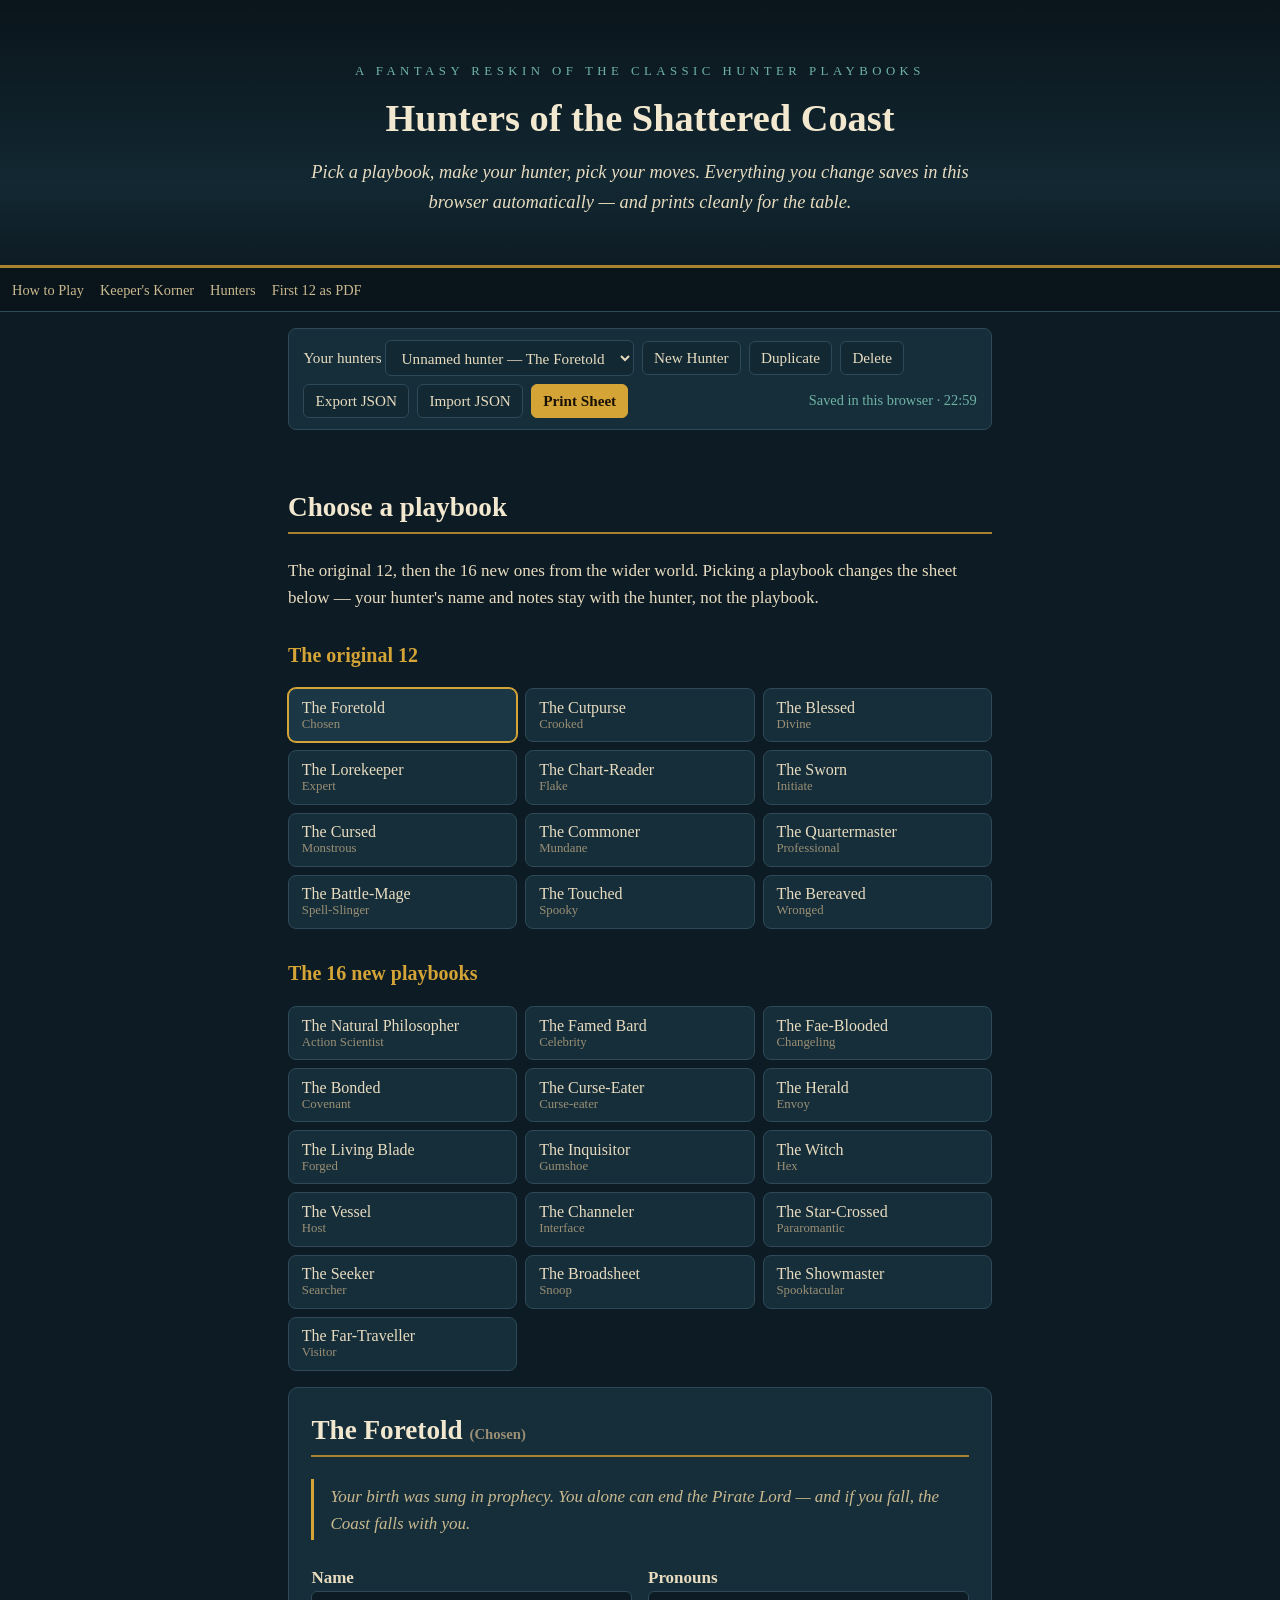
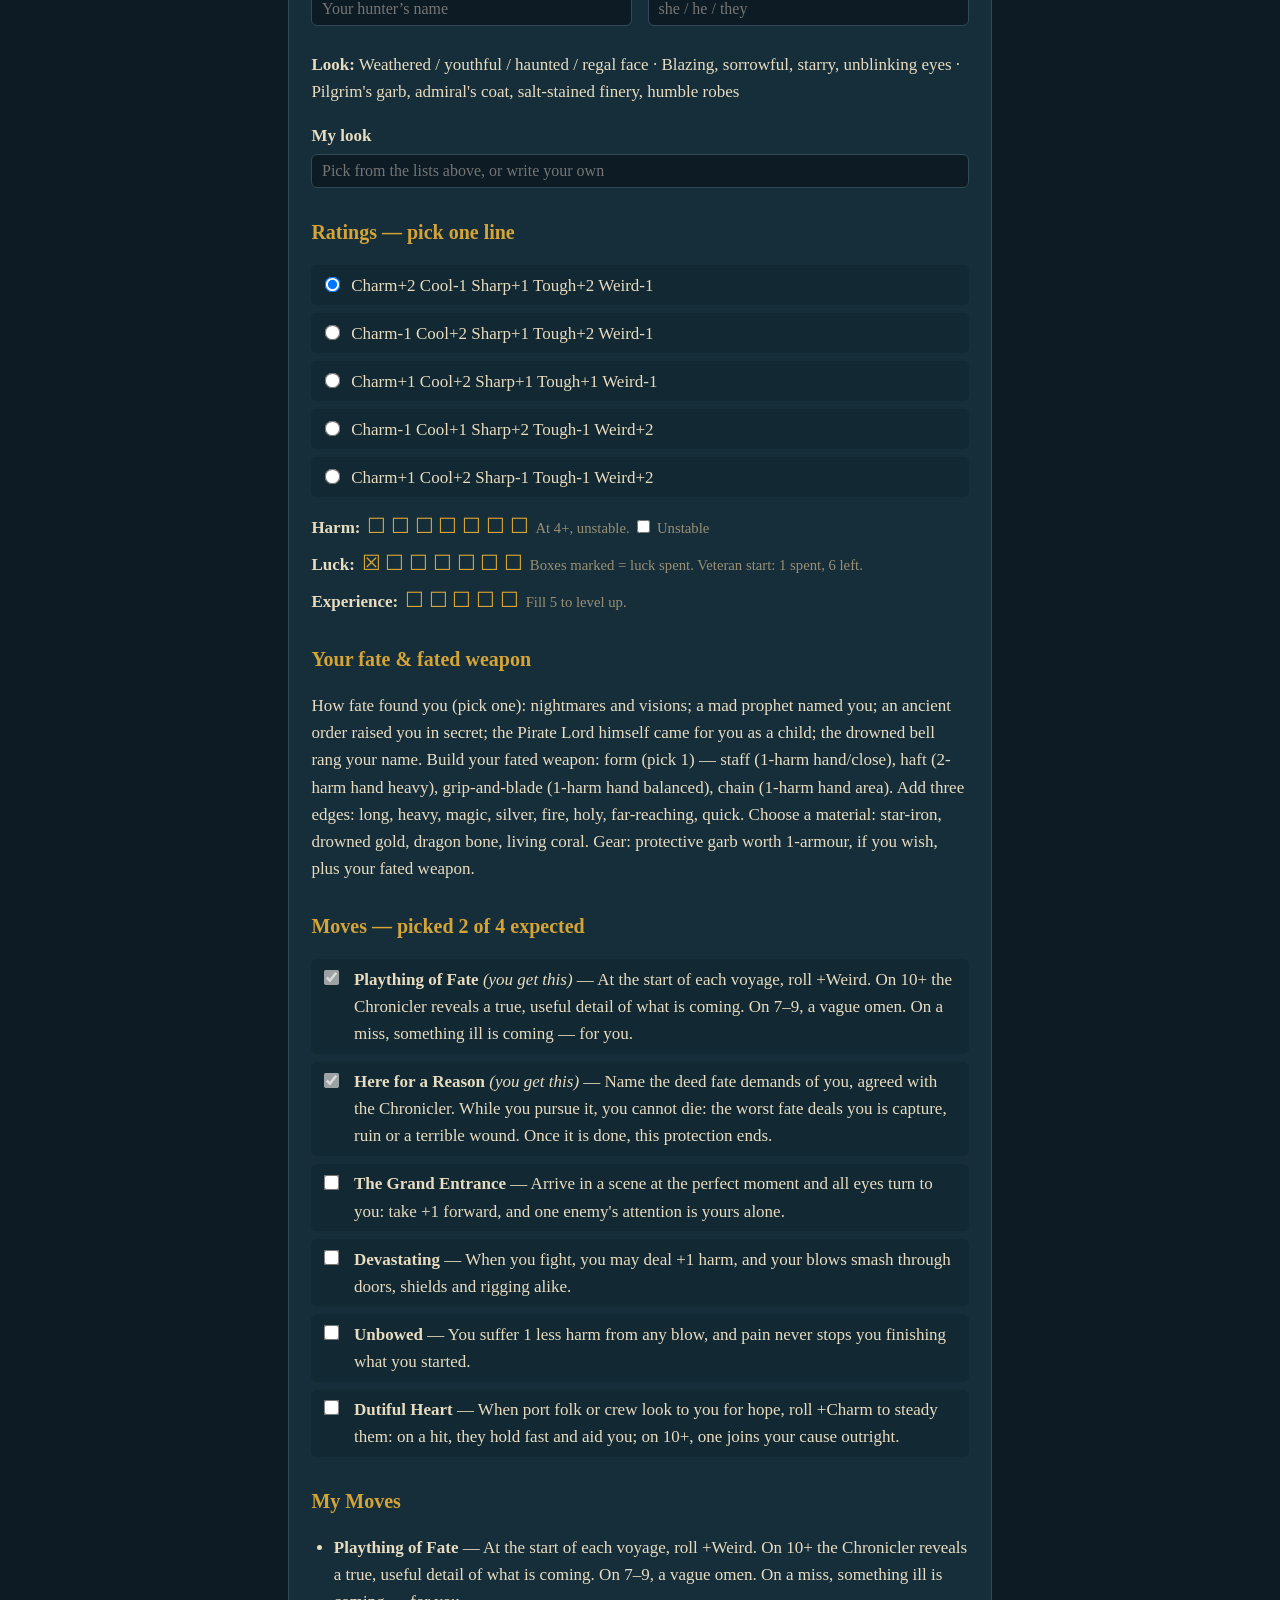
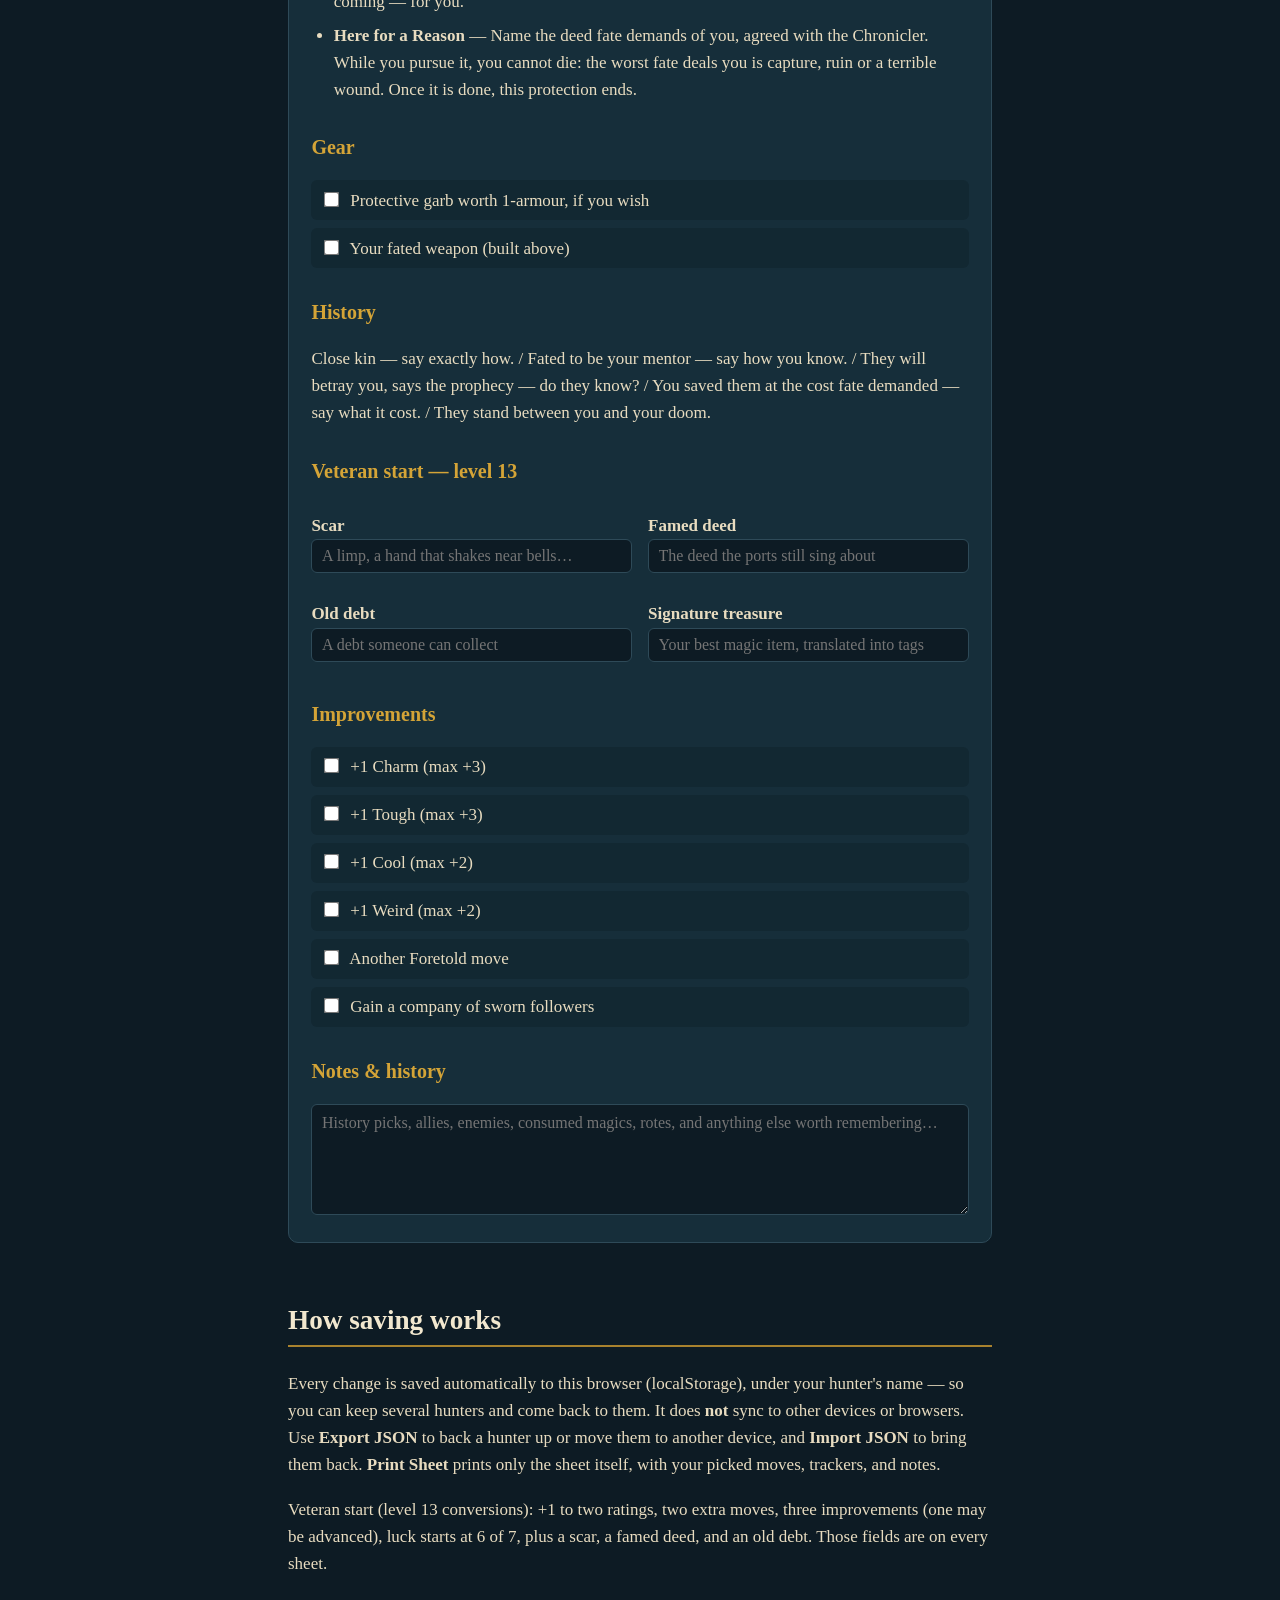
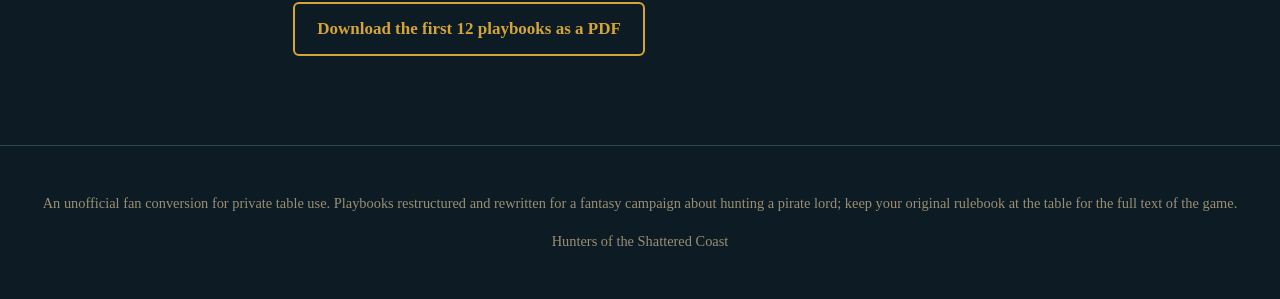
==== hunters.html @ 6bd0cd1d "Split site into How to Play, Keeper's Korner and interactive Hunters sheets; add 16 new playbooks (2" ====
<!DOCTYPE html>
<html lang="en">
<head>
<meta charset="utf-8">
<meta name="viewport" content="width=device-width, initial-scale=1">
<title>Hunters — Hunters of the Shattered Coast</title>
<meta name="description" content="Usable, saveable, printable character sheets for all 28 Hunters of the Shattered Coast playbooks.">
<link rel="stylesheet" href="style.css">
</head>
<body>
<header class="hero no-print">
<p class="kicker">A Fantasy Reskin of the Classic Hunter Playbooks</p>
<h1>Hunters of the Shattered Coast</h1>
<p class="premise">Pick a playbook, make your hunter, pick your moves. Everything you change saves in this browser automatically — and prints cleanly for the table.</p>
</header>
<nav class="sticky no-print" aria-label="Site navigation">
<a href="index.html">How to Play</a><a href="keepers.html">Keeper's Korner</a><a href="hunters.html">Hunters</a><a href="playbooks.pdf">First 12 as PDF</a>
</nav>
<main>
<div class="toolbar no-print" id="toolbar">
  <label>Your hunters
    <select id="hunterSelect" aria-label="Your hunters"></select>
  </label>
  <button type="button" id="btnNew">New Hunter</button>
  <button type="button" id="btnDup">Duplicate</button>
  <button type="button" id="btnDel">Delete</button>
  <button type="button" id="btnExport">Export JSON</button>
  <button type="button" id="btnImport">Import JSON</button>
  <input type="file" id="importFile" accept=".json,application/json" hidden>
  <button type="button" id="btnPrint" class="primary">Print Sheet</button>
  <span id="saveStatus" role="status">Not saved yet</span>
</div>

<section id="picker" class="no-print" aria-label="Choose a playbook">
  <h2>Choose a playbook</h2>
  <p>The original 12, then the 16 new ones from the wider world. Picking a playbook changes the sheet below — your hunter's name and notes stay with the hunter, not the playbook.</p>
  <div id="pickerGroups"></div>
</section>

<section id="sheet" aria-label="Character sheet" aria-live="polite"></section>

<section class="no-print">
  <h2>How saving works</h2>
  <p>Every change is saved automatically to this browser (localStorage), under your hunter's name — so you can keep several hunters and come back to them. It does <strong>not</strong> sync to other devices or browsers. Use <strong>Export JSON</strong> to back a hunter up or move them to another device, and <strong>Import JSON</strong> to bring them back. <strong>Print Sheet</strong> prints only the sheet itself, with your picked moves, trackers, and notes.</p>
  <p>Veteran start (level 13 conversions): +1 to two ratings, two extra moves, three improvements (one may be advanced), luck starts at 6 of 7, plus a scar, a famed deed, and an old debt. Those fields are on every sheet.</p>
  <p><a class="btn ghost" href="playbooks.pdf">Download the first 12 playbooks as a PDF</a></p>
</section>
</main>
<footer class="no-print">
<p>An unofficial fan conversion for private table use. Playbooks restructured and rewritten for a fantasy campaign about hunting a pirate lord; keep your original rulebook at the table for the full text of the game.</p>
<p>Hunters of the Shattered Coast</p>
</footer>
<script src="data.js"></script>
<script src="app.js"></script>
</body>
</html>
---- style.css ----
:root{
  --ink:#e8dcc0; --ink-dim:#c9b98f; --muted:#9a8f74;
  --bg:#0d1b24; --bg2:#122832; --panel:#162e3a; --panel2:#1b3644;
  --gold:#d4a437; --gold-dim:#a8822e; --red:#c65b4a; --teal:#6fb3a6;
  --line:#2e4a58; --paper:#f2e8cf;
}
*{box-sizing:border-box}
html{scroll-behavior:smooth}
body{margin:0;background:var(--bg);color:var(--ink);font-family:Georgia,'Times New Roman',serif;font-size:17px;line-height:1.6}
a{color:var(--gold)}
a:hover{color:#f0c65c}
h1,h2,h3{font-family:Georgia,serif;line-height:1.25;color:var(--paper)}
h1{font-size:2.4rem;margin:.2em 0}
h2{font-size:1.7rem;border-bottom:2px solid var(--gold-dim);padding-bottom:.3em;margin-top:2.2em}
h3{font-size:1.25rem;color:var(--gold);margin-top:1.6em}
header.hero{background:linear-gradient(180deg,#0a141b,#122832 70%,#0d1b24);text-align:center;padding:3rem 1rem 2rem;border-bottom:3px solid var(--gold-dim)}
.hero .kicker{letter-spacing:.35em;text-transform:uppercase;font-size:.8rem;color:var(--teal)}
.hero p.premise{max-width:42rem;margin:1rem auto;font-style:italic;font-size:1.15rem;color:var(--ink)}
.btn{display:inline-block;background:var(--gold);color:#1a1206;font-weight:bold;text-decoration:none;padding:.7rem 1.4rem;border-radius:6px;margin:.5rem .3rem}
.btn.ghost{background:transparent;color:var(--gold);border:2px solid var(--gold)}
.btn:hover{background:#f0c65c;color:#1a1206}
main{max-width:46rem;margin:0 auto;padding:0 1rem 4rem}
nav.sticky{position:sticky;top:0;z-index:10;background:#0a141b;border-bottom:1px solid var(--line);overflow-x:auto;white-space:nowrap;padding:.5rem .75rem}
nav.sticky a{color:var(--ink-dim);text-decoration:none;font-size:.9rem;margin-right:1rem}
nav.sticky a:hover{color:var(--gold)}
nav.sticky a.playbook{color:var(--teal)}
section{scroll-margin-top:3.5rem}
.card{background:var(--panel);border:1px solid var(--line);border-radius:8px;padding:1rem 1.2rem;margin:1rem 0}
.card.gold{border-color:var(--gold-dim)}
table{width:100%;border-collapse:collapse;margin:1rem 0;font-size:.95rem}
th,td{border:1px solid var(--line);padding:.55rem .6rem;text-align:left;vertical-align:top}
th{background:var(--panel2);color:var(--paper)}
ul,ol{padding-left:1.4rem}
li{margin:.35rem 0}
blockquote{border-left:3px solid var(--gold);margin:1rem 0;padding:.2rem 1rem;font-style:italic;color:var(--ink-dim)}
.ratings{font-family:ui-monospace,Menlo,monospace;font-size:.92rem;background:#0a141b;border:1px solid var(--line);border-radius:6px;padding:.8rem 1rem}
.ratings div{margin:.25rem 0}
.tagline{font-style:italic;color:var(--ink-dim)}
.veteran{background:#2a2113;border:1px solid var(--gold-dim);border-radius:8px;padding:.9rem 1.1rem;margin:1rem 0;font-size:.95rem}
.veteran strong{color:var(--gold)}
.playbook{border-top:4px solid var(--gold-dim);padding-top:.5rem}
.playbook h2{border-bottom:none;margin-top:1.5em}
.two-col{display:grid;grid-template-columns:1fr 1fr;gap:1rem}
@media(max-width:640px){body{font-size:16px}h1{font-size:1.9rem}h2{font-size:1.4rem}.two-col{grid-template-columns:1fr}}
footer{border-top:1px solid var(--line);padding:2rem 1rem;text-align:center;color:var(--muted);font-size:.9rem}
@media print{
  body{background:#fff;color:#111;font-size:12pt}
  nav.sticky,.btn{display:none}
  header.hero{background:#fff;color:#111;border-bottom:2px solid #000}
  h1,h2,h3{color:#111}
  .card,.veteran{border:1px solid #999;background:#fff;break-inside:avoid}
  a{color:#111;text-decoration:none}
  main{max-width:none}
  section{break-inside:avoid-page}
}

/* --- Hunters: interactive sheets --- */
.toolbar{display:flex;flex-wrap:wrap;gap:.5rem;align-items:center;background:var(--panel);border:1px solid var(--line);border-radius:8px;padding:.7rem .9rem;margin:1rem 0}
.toolbar label{font-size:.95rem}
.toolbar select,.toolbar button{font-family:inherit;font-size:.95rem;padding:.45rem .7rem;border-radius:6px;border:1px solid var(--line);background:var(--bg2);color:var(--ink);cursor:pointer}
.toolbar button.primary{background:var(--gold);color:#1a1206;font-weight:bold;border-color:var(--gold)}
#saveStatus{font-size:.9rem;color:var(--teal);margin-left:auto}
.pickgrid{display:grid;grid-template-columns:repeat(auto-fill,minmax(11rem,1fr));gap:.5rem;margin:.5rem 0 1rem}
.pickbtn{font-family:inherit;text-align:left;background:var(--panel);color:var(--ink);border:1px solid var(--line);border-radius:8px;padding:.6rem .8rem;cursor:pointer;font-size:1rem}
.pickbtn span{display:block;font-size:.8rem;color:var(--muted)}
.pickbtn:hover{border-color:var(--gold)}
.pickbtn.on{border-color:var(--gold);background:var(--panel2);box-shadow:0 0 0 1px var(--gold)}
.sheet{background:var(--panel);border:1px solid var(--line);border-radius:10px;padding:1.2rem 1.4rem;margin:1rem 0}
.sheet h2{margin-top:.2em}
.sheet input[type=text]{font-family:inherit;font-size:1rem;background:var(--bg);color:var(--ink);border:1px solid var(--line);border-radius:6px;padding:.45rem .6rem;width:100%}
.sheet textarea{font-family:inherit;font-size:1rem;background:var(--bg);color:var(--ink);border:1px solid var(--line);border-radius:6px;padding:.6rem;width:100%}
.fieldrow{display:grid;grid-template-columns:1fr 1fr;gap:1rem;margin:.7rem 0}
.fieldrow label,.blocklabel{display:block;font-weight:bold;margin:.5rem 0}
.blocklabel input{margin-top:.3rem}
.checklist{list-style:none;padding-left:0}
.checklist li{margin:.5rem 0;padding:.4rem .6rem;background:var(--bg2);border-radius:6px}
.checklist input{margin-right:.5rem;transform:scale(1.2)}
.movepick{display:flex;gap:.5rem;align-items:flex-start}
.movepick input{margin-top:.35rem;flex:none}
.box{background:none;border:none;color:var(--gold);font-size:1.3rem;cursor:pointer;padding:0 .15rem;line-height:1}
.box:hover{color:#f0c65c}
.trackers p{margin:.6rem 0}
.muted{color:var(--muted);font-size:.92rem}
.mymoves li{margin:.4rem 0}
@media(max-width:640px){.fieldrow{grid-template-columns:1fr}.pickgrid{grid-template-columns:1fr 1fr}}
@media print{
  body{background:#fff;color:#111;font-size:11pt}
  .no-print,header.hero,nav.sticky,.toolbar,#picker,footer{display:none !important}
  main{max-width:none;padding:0}
  .sheet{border:1px solid #666;background:#fff;border-radius:0;padding:0;margin:0}
  h1,h2,h3{color:#111}
  .checklist li{background:#fff;border:1px solid #ccc}
  .sheet input[type=text],.sheet textarea{border:none;border-bottom:1px solid #999;background:#fff;color:#111}
  a{color:#111;text-decoration:none}
  .box{color:#111}
}
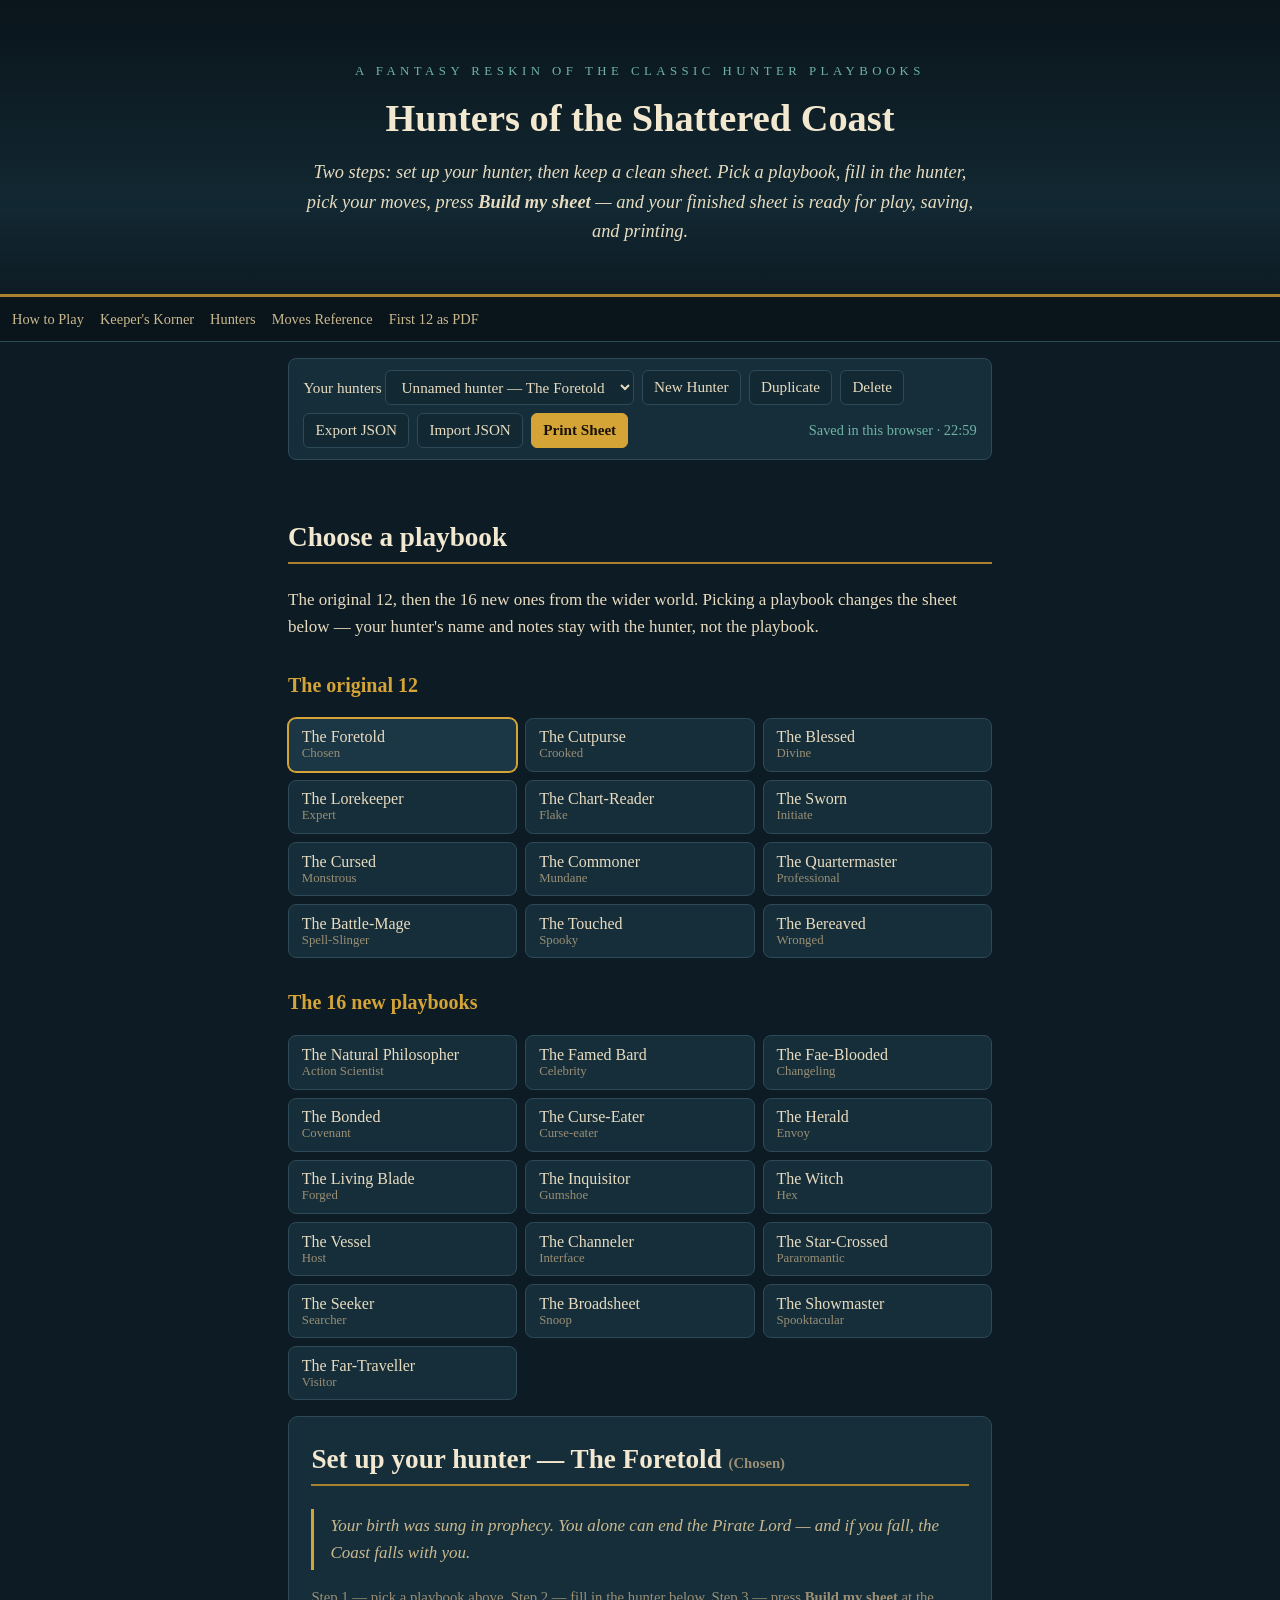
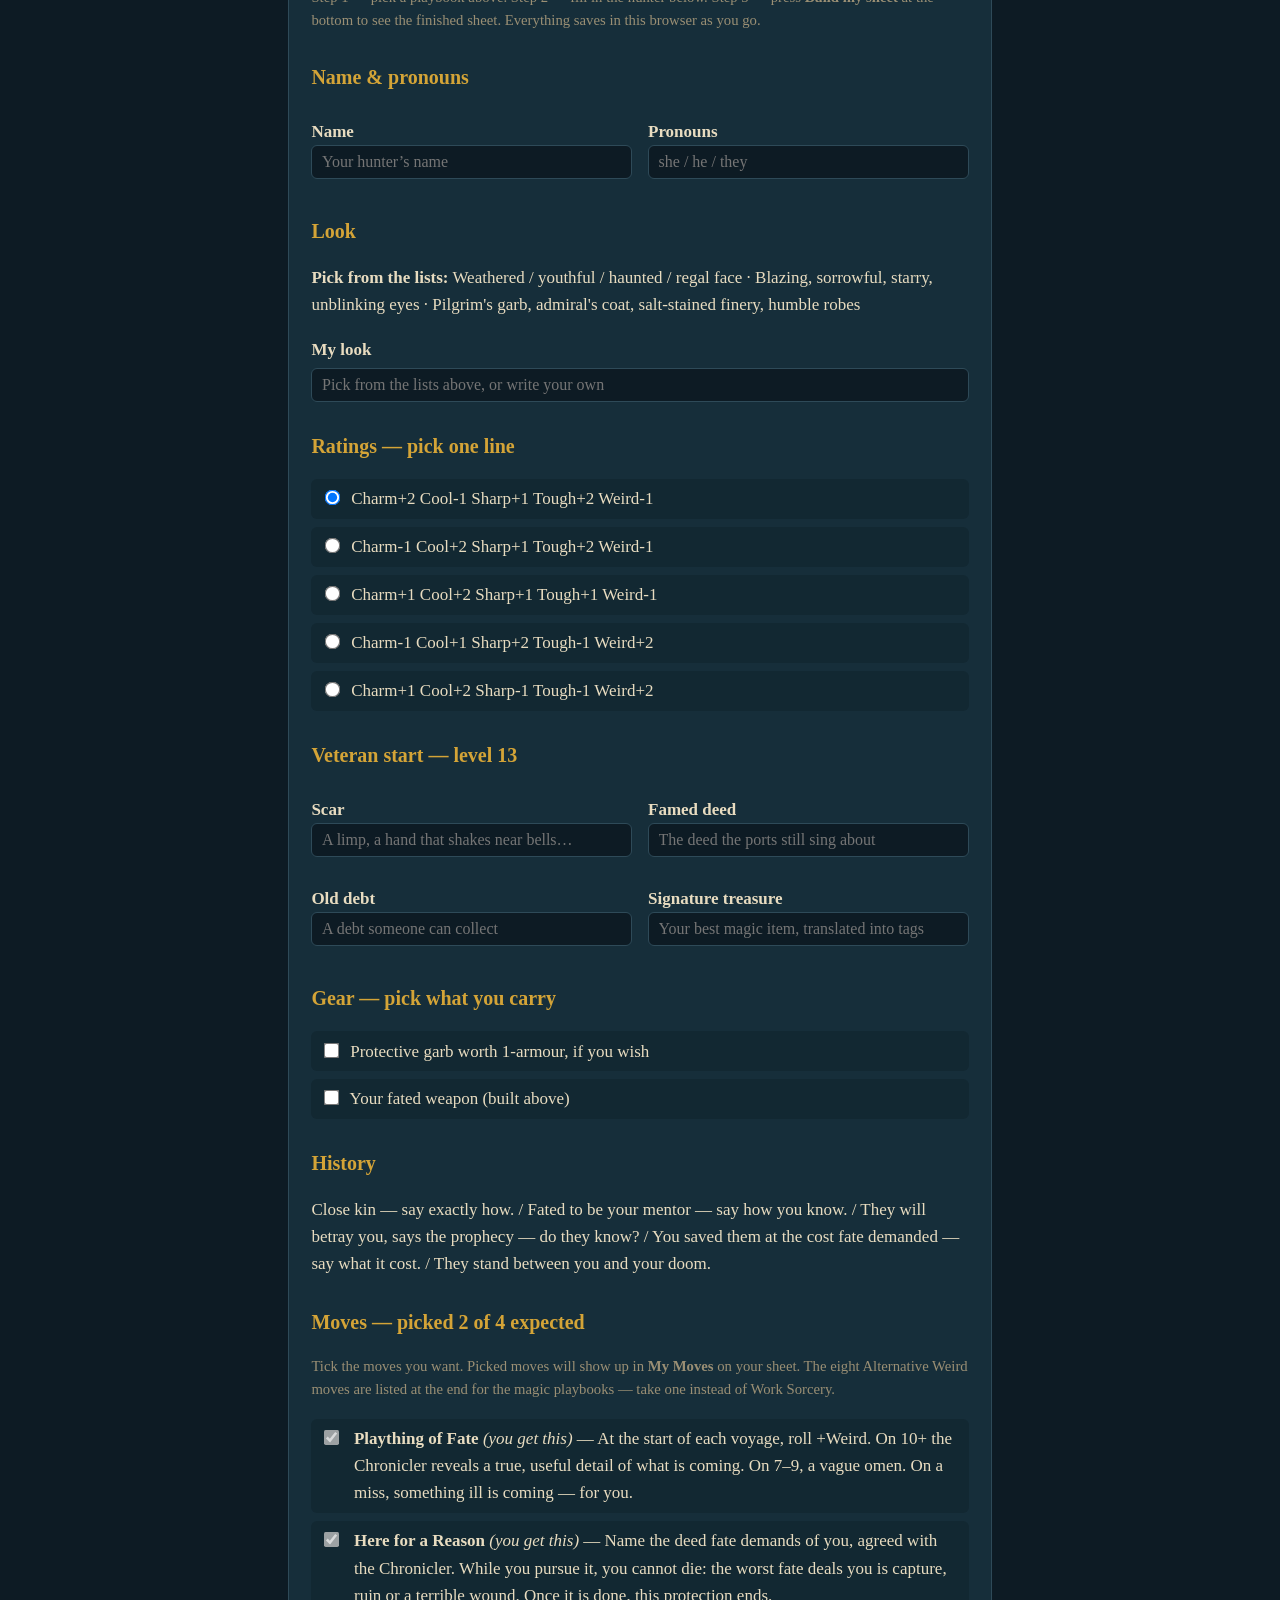
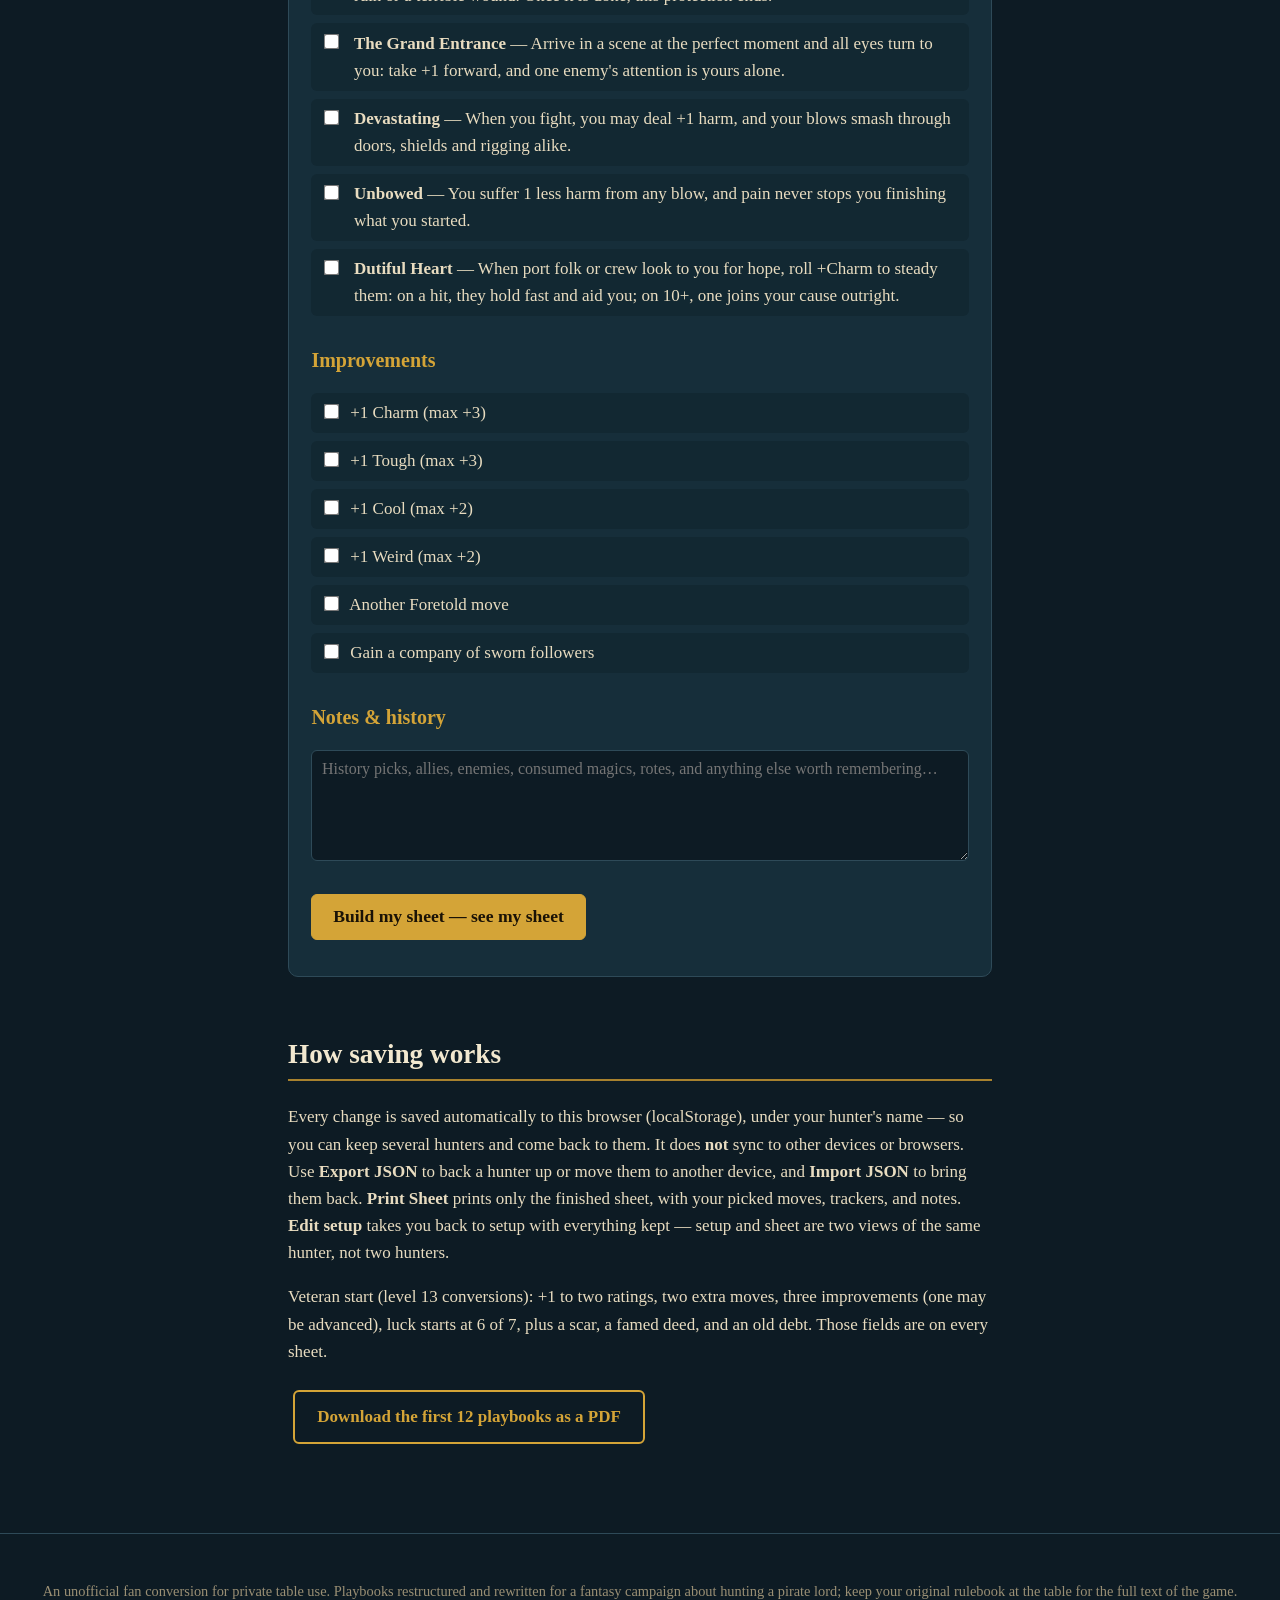
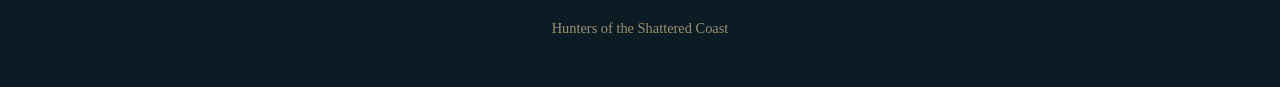
==== commit 0dc24c83: "Add Moves Reference page; rework Hunters into Setup then printable player sheet; add Alternative Wei" ====
--- a/hunters.html
+++ b/hunters.html
@@ -11,10 +11,10 @@
 <header class="hero no-print">
 <p class="kicker">A Fantasy Reskin of the Classic Hunter Playbooks</p>
 <h1>Hunters of the Shattered Coast</h1>
-<p class="premise">Pick a playbook, make your hunter, pick your moves. Everything you change saves in this browser automatically — and prints cleanly for the table.</p>
+<p class="premise">Two steps: set up your hunter, then keep a clean sheet. Pick a playbook, fill in the hunter, pick your moves, press <strong>Build my sheet</strong> — and your finished sheet is ready for play, saving, and printing.</p>
 </header>
 <nav class="sticky no-print" aria-label="Site navigation">
-<a href="index.html">How to Play</a><a href="keepers.html">Keeper's Korner</a><a href="hunters.html">Hunters</a><a href="playbooks.pdf">First 12 as PDF</a>
+<a href="index.html">How to Play</a><a href="keepers.html">Keeper's Korner</a><a href="hunters.html">Hunters</a><a href="reference.html">Moves Reference</a><a href="playbooks.pdf">First 12 as PDF</a>
 </nav>
 <main>
 <div class="toolbar no-print" id="toolbar">
@@ -41,7 +41,7 @@
 
 <section class="no-print">
   <h2>How saving works</h2>
-  <p>Every change is saved automatically to this browser (localStorage), under your hunter's name — so you can keep several hunters and come back to them. It does <strong>not</strong> sync to other devices or browsers. Use <strong>Export JSON</strong> to back a hunter up or move them to another device, and <strong>Import JSON</strong> to bring them back. <strong>Print Sheet</strong> prints only the sheet itself, with your picked moves, trackers, and notes.</p>
+  <p>Every change is saved automatically to this browser (localStorage), under your hunter's name — so you can keep several hunters and come back to them. It does <strong>not</strong> sync to other devices or browsers. Use <strong>Export JSON</strong> to back a hunter up or move them to another device, and <strong>Import JSON</strong> to bring them back. <strong>Print Sheet</strong> prints only the finished sheet, with your picked moves, trackers, and notes. <strong>Edit setup</strong> takes you back to setup with everything kept — setup and sheet are two views of the same hunter, not two hunters.</p>
   <p>Veteran start (level 13 conversions): +1 to two ratings, two extra moves, three improvements (one may be advanced), luck starts at 6 of 7, plus a scar, a famed deed, and an old debt. Those fields are on every sheet.</p>
   <p><a class="btn ghost" href="playbooks.pdf">Download the first 12 playbooks as a PDF</a></p>
 </section>
--- a/style.css
+++ b/style.css
@@ -59,6 +59,9 @@
 .toolbar label{font-size:.95rem}
 .toolbar select,.toolbar button{font-family:inherit;font-size:.95rem;padding:.45rem .7rem;border-radius:6px;border:1px solid var(--line);background:var(--bg2);color:var(--ink);cursor:pointer}
 .toolbar button.primary{background:var(--gold);color:#1a1206;font-weight:bold;border-color:var(--gold)}
+.sheet button{font-family:inherit;font-size:.95rem;padding:.45rem .8rem;border-radius:6px;border:1px solid var(--line);background:var(--bg2);color:var(--ink);cursor:pointer}
+.sheet button.primary{background:var(--gold);color:#1a1206;font-weight:bold;border-color:var(--gold)}
+.sheet button.big{font-size:1.1rem;padding:.7rem 1.3rem;margin-top:.5rem}
 #saveStatus{font-size:.9rem;color:var(--teal);margin-left:auto}
 .pickgrid{display:grid;grid-template-columns:repeat(auto-fill,minmax(11rem,1fr));gap:.5rem;margin:.5rem 0 1rem}
 .pickbtn{font-family:inherit;text-align:left;background:var(--panel);color:var(--ink);border:1px solid var(--line);border-radius:8px;padding:.6rem .8rem;cursor:pointer;font-size:1rem}
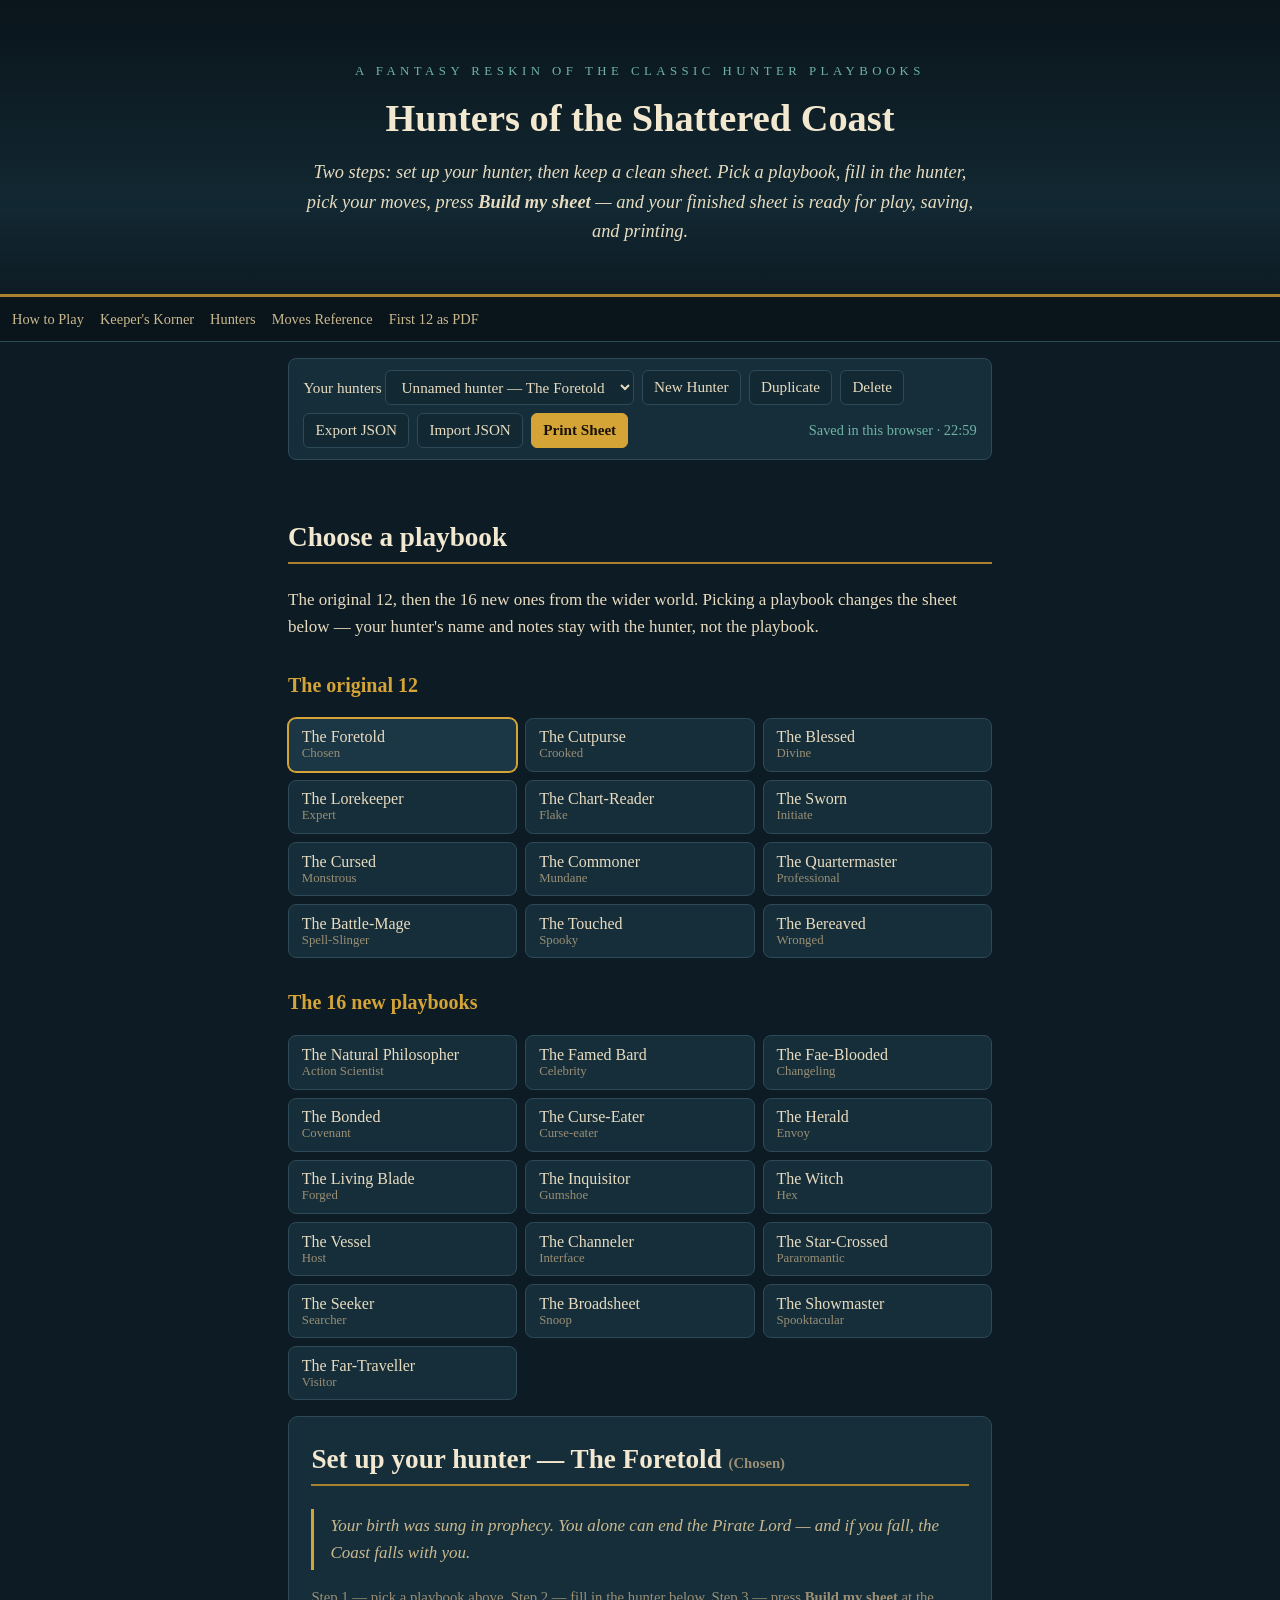
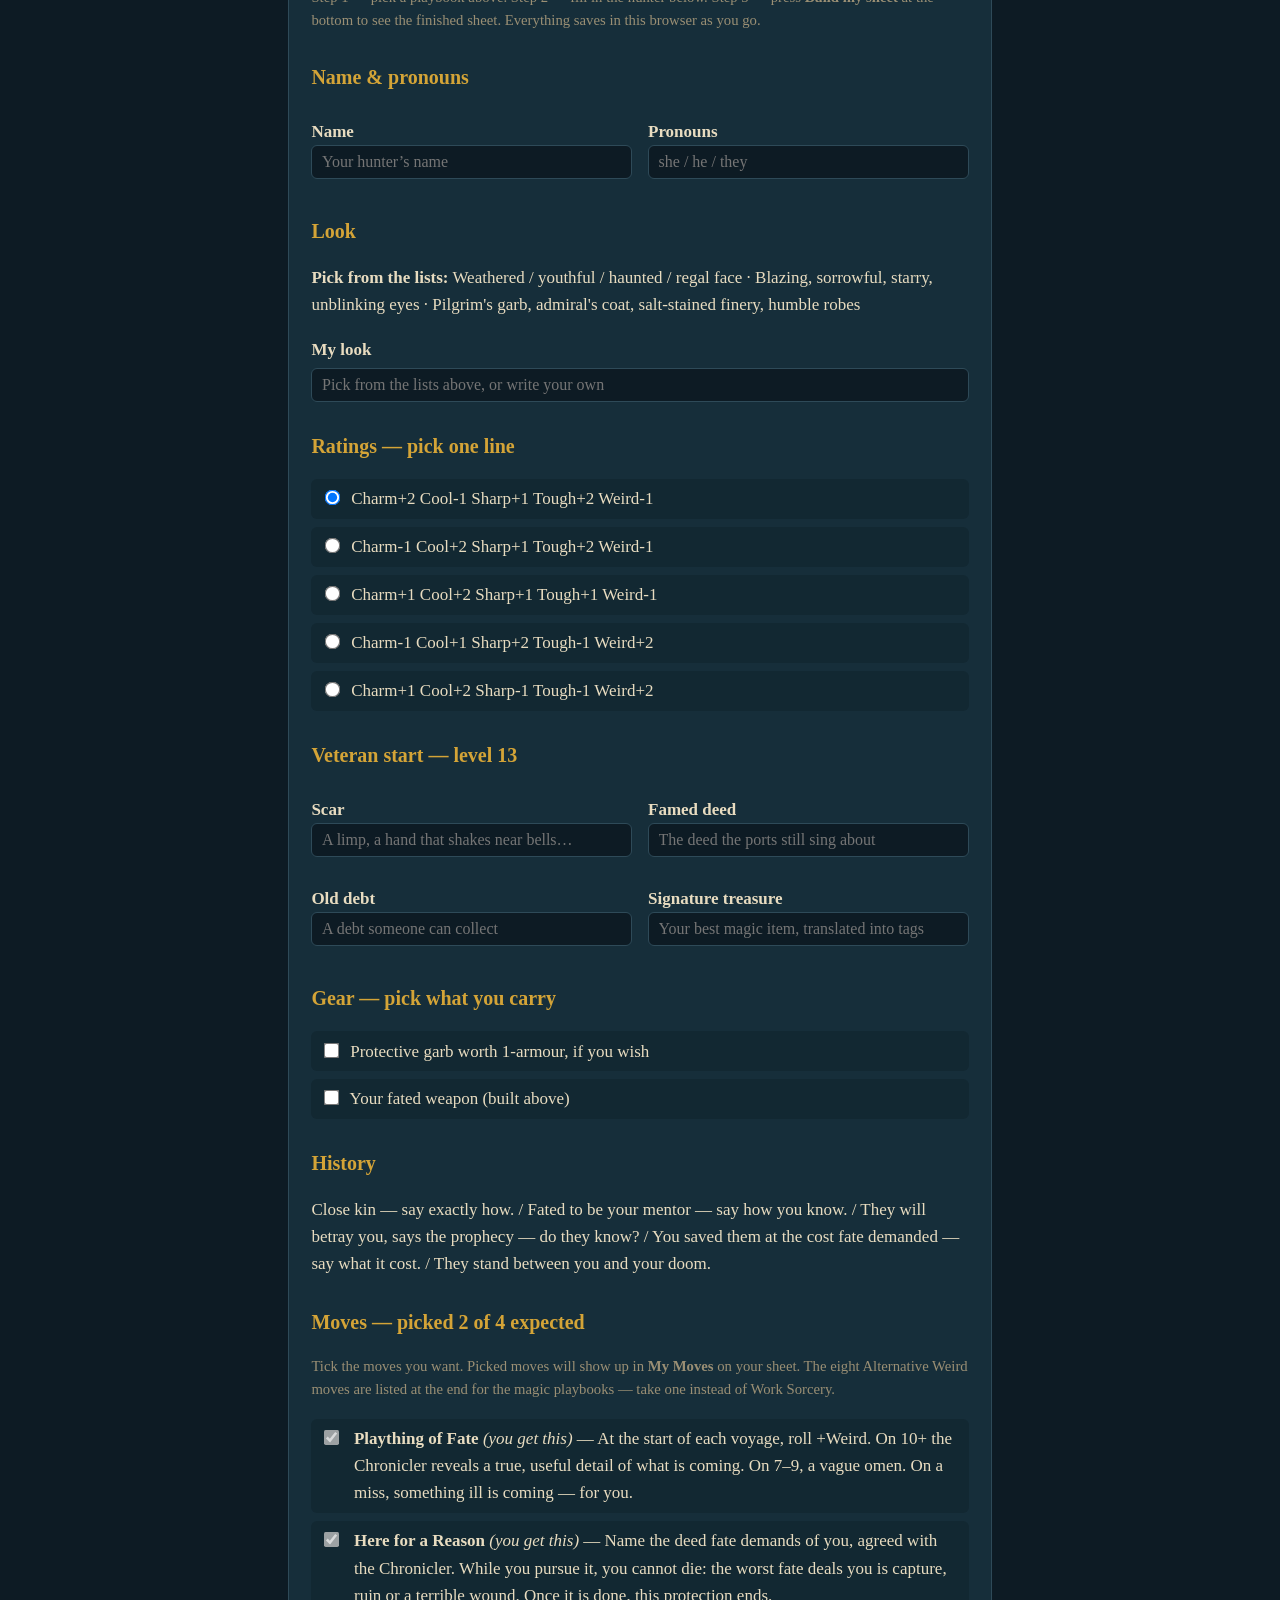
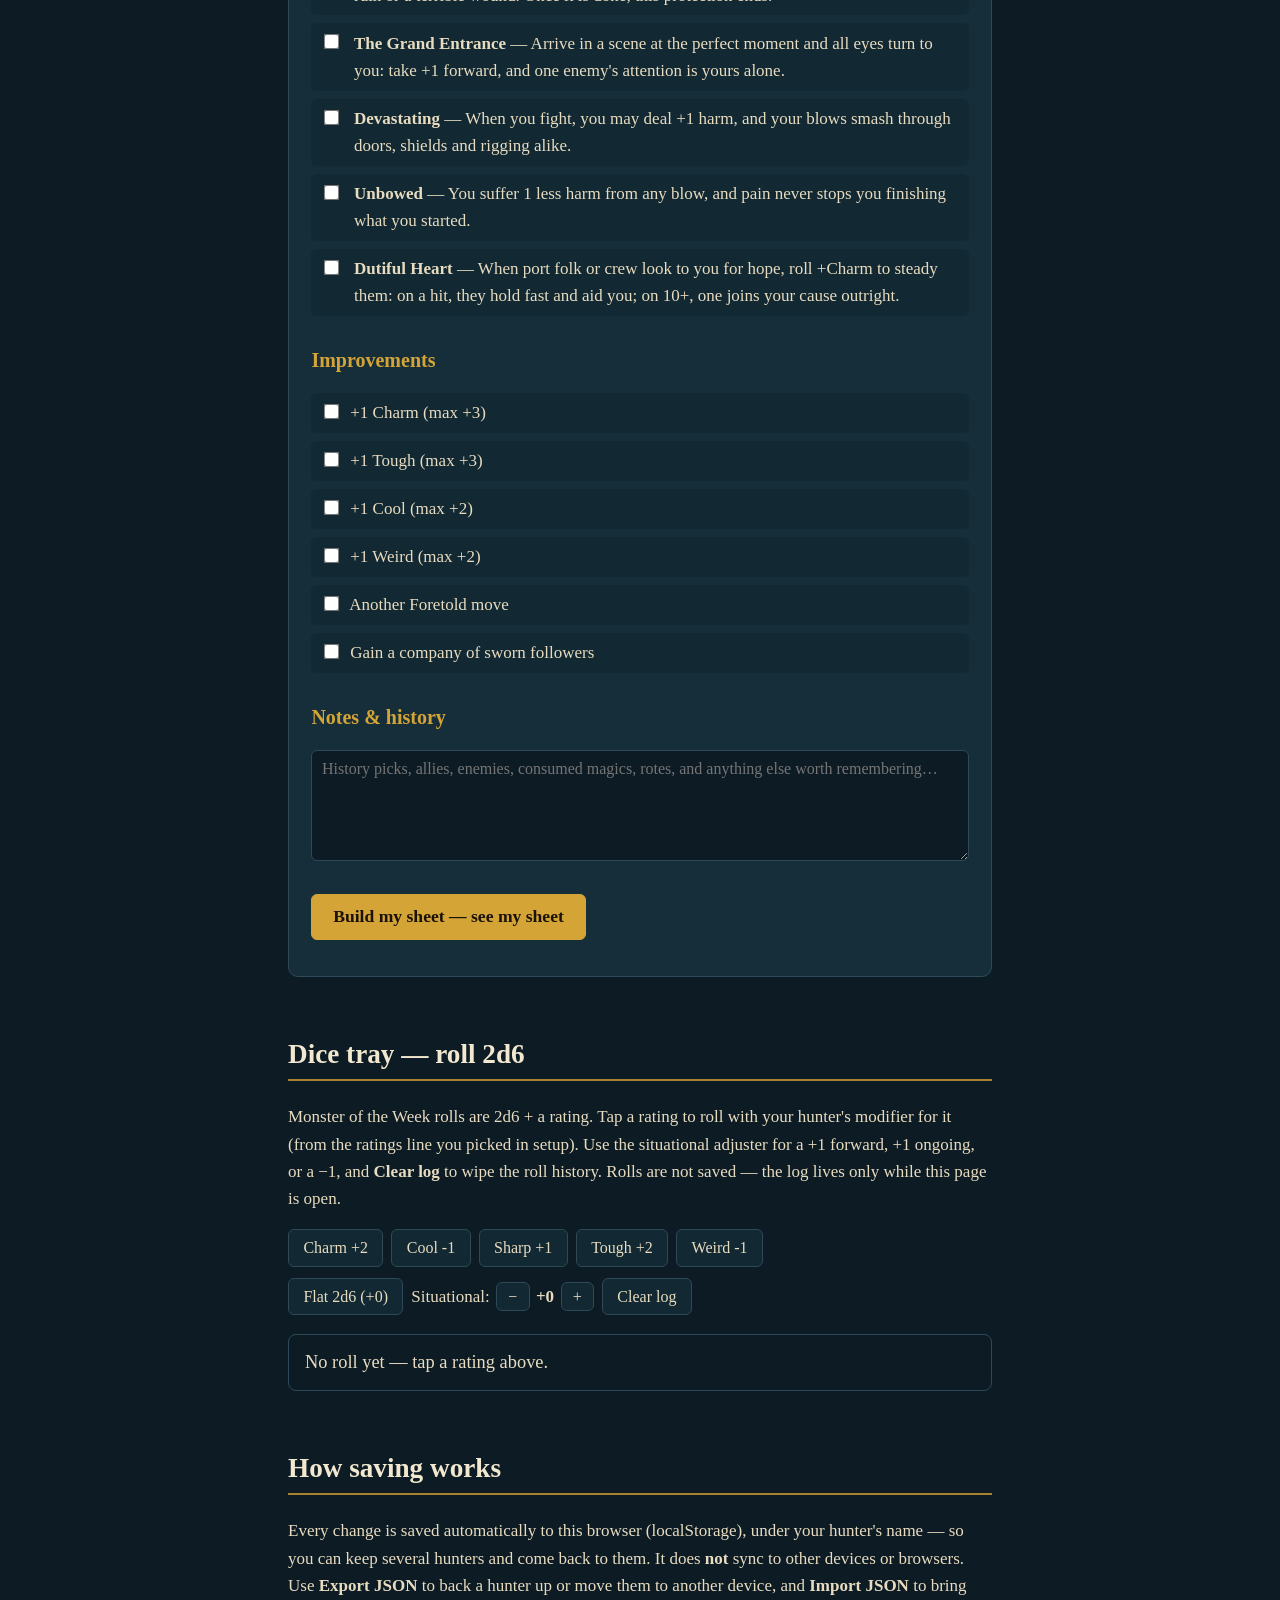
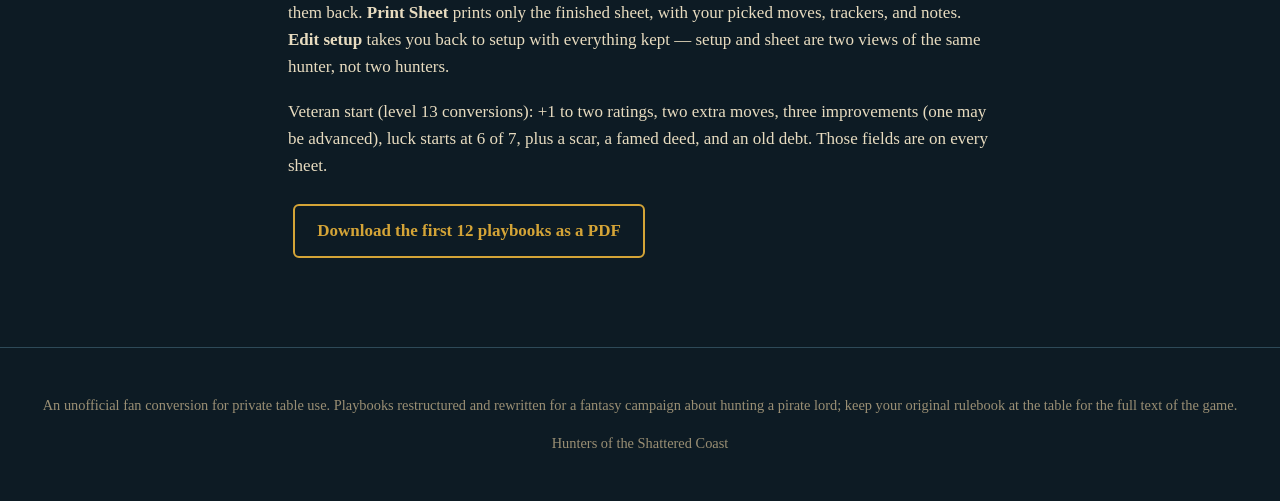
==== commit f93bed11: "Add dice tray to Hunters sheets (2d6 + rating, situational adjuster, roll log)" ====
--- a/hunters.html
+++ b/hunters.html
@@ -39,6 +39,19 @@
 
 <section id="sheet" aria-label="Character sheet" aria-live="polite"></section>
 
+<section id="diceTray" class="no-print" aria-label="Dice tray">
+  <h2>Dice tray — roll 2d6</h2>
+  <p>Monster of the Week rolls are 2d6 + a rating. Tap a rating to roll with your hunter's modifier for it (from the ratings line you picked in setup). Use the situational adjuster for a +1 forward, +1 ongoing, or a −1, and <strong>Clear log</strong> to wipe the roll history. Rolls are not saved — the log lives only while this page is open.</p>
+  <div class="dice-row" id="diceRatingBtns"></div>
+  <div class="dice-row">
+    <button type="button" id="diceFlat">Flat 2d6 (+0)</button>
+    <span class="dice-mod">Situational: <button type="button" id="diceModDown" aria-label="Decrease situational modifier">−</button> <strong id="diceModVal">+0</strong> <button type="button" id="diceModUp" aria-label="Increase situational modifier">+</button></span>
+    <button type="button" id="diceClear">Clear log</button>
+  </div>
+  <p id="diceResult" class="dice-result" role="status">No roll yet — tap a rating above.</p>
+  <ul id="diceLog" class="dice-log"></ul>
+</section>
+
 <section class="no-print">
   <h2>How saving works</h2>
   <p>Every change is saved automatically to this browser (localStorage), under your hunter's name — so you can keep several hunters and come back to them. It does <strong>not</strong> sync to other devices or browsers. Use <strong>Export JSON</strong> to back a hunter up or move them to another device, and <strong>Import JSON</strong> to bring them back. <strong>Print Sheet</strong> prints only the finished sheet, with your picked moves, trackers, and notes. <strong>Edit setup</strong> takes you back to setup with everything kept — setup and sheet are two views of the same hunter, not two hunters.</p>
--- a/style.css
+++ b/style.css
@@ -85,6 +85,20 @@
 .trackers p{margin:.6rem 0}
 .muted{color:var(--muted);font-size:.92rem}
 .mymoves li{margin:.4rem 0}
+/* --- Dice tray --- */
+.dice-row{display:flex;flex-wrap:wrap;gap:.5rem;align-items:center;margin:.7rem 0}
+.dice-row button{font-family:inherit;font-size:1rem;padding:.55rem .9rem;border-radius:6px;border:1px solid var(--line);background:var(--bg2);color:var(--ink);cursor:pointer}
+.dice-row button:hover{border-color:var(--gold)}
+.dice-mod{display:inline-flex;gap:.4rem;align-items:center}
+.dice-mod button{padding:.3rem .7rem}
+.dice-result{font-size:1.15rem;background:var(--bg);border:1px solid var(--line);border-radius:8px;padding:.8rem 1rem}
+.dice-result .die,.dice-log .die{display:inline-block;min-width:1.9rem;text-align:center;background:var(--panel2);border:1px solid var(--gold-dim);border-radius:6px;padding:.05rem .35rem;margin:0 .1rem;font-weight:bold}
+.dice-result .band-hit{color:#8fd694;font-weight:bold}
+.dice-result .band-partial{color:var(--teal);font-weight:bold}
+.dice-result .band-miss{color:var(--red);font-weight:bold}
+.dice-log{list-style:none;padding-left:0}
+.dice-log li{margin:.3rem 0;padding:.35rem .6rem;background:var(--bg2);border-radius:6px;font-size:.95rem}
+
 @media(max-width:640px){.fieldrow{grid-template-columns:1fr}.pickgrid{grid-template-columns:1fr 1fr}}
 @media print{
   body{background:#fff;color:#111;font-size:11pt}
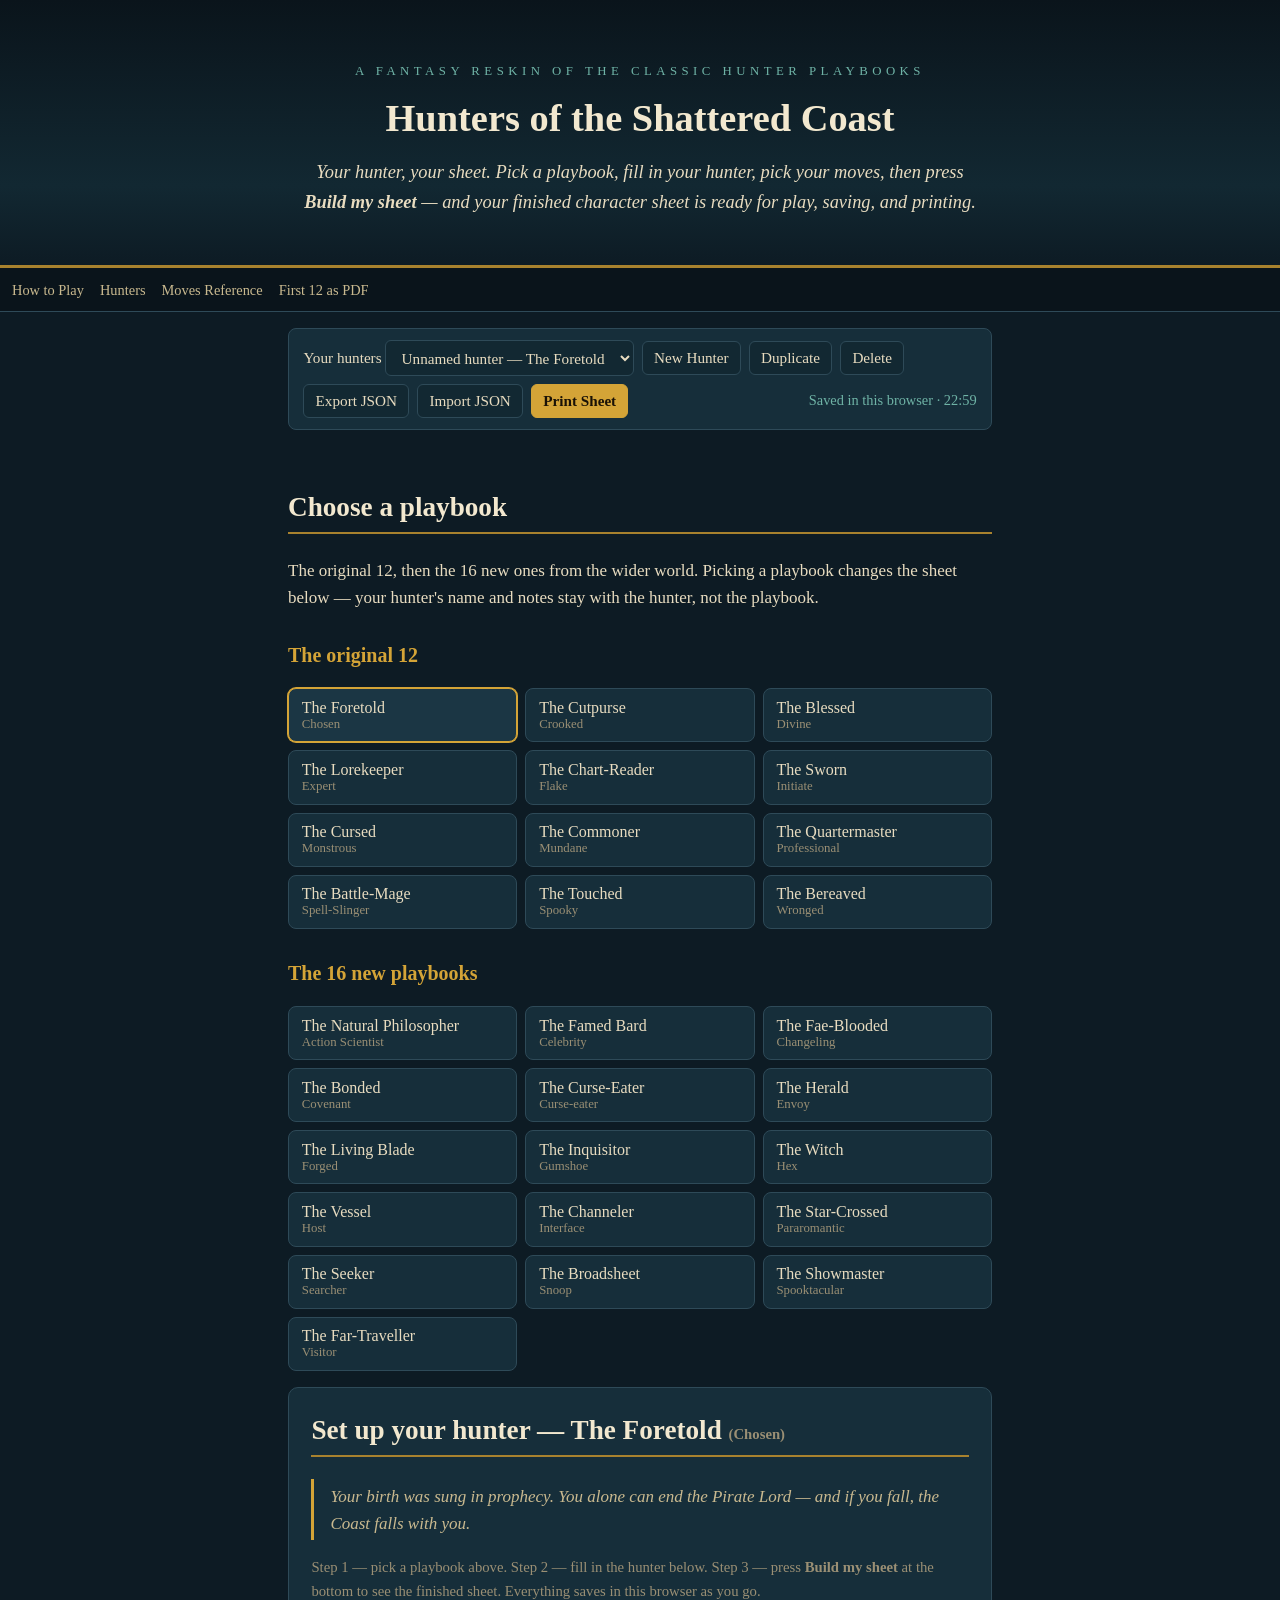
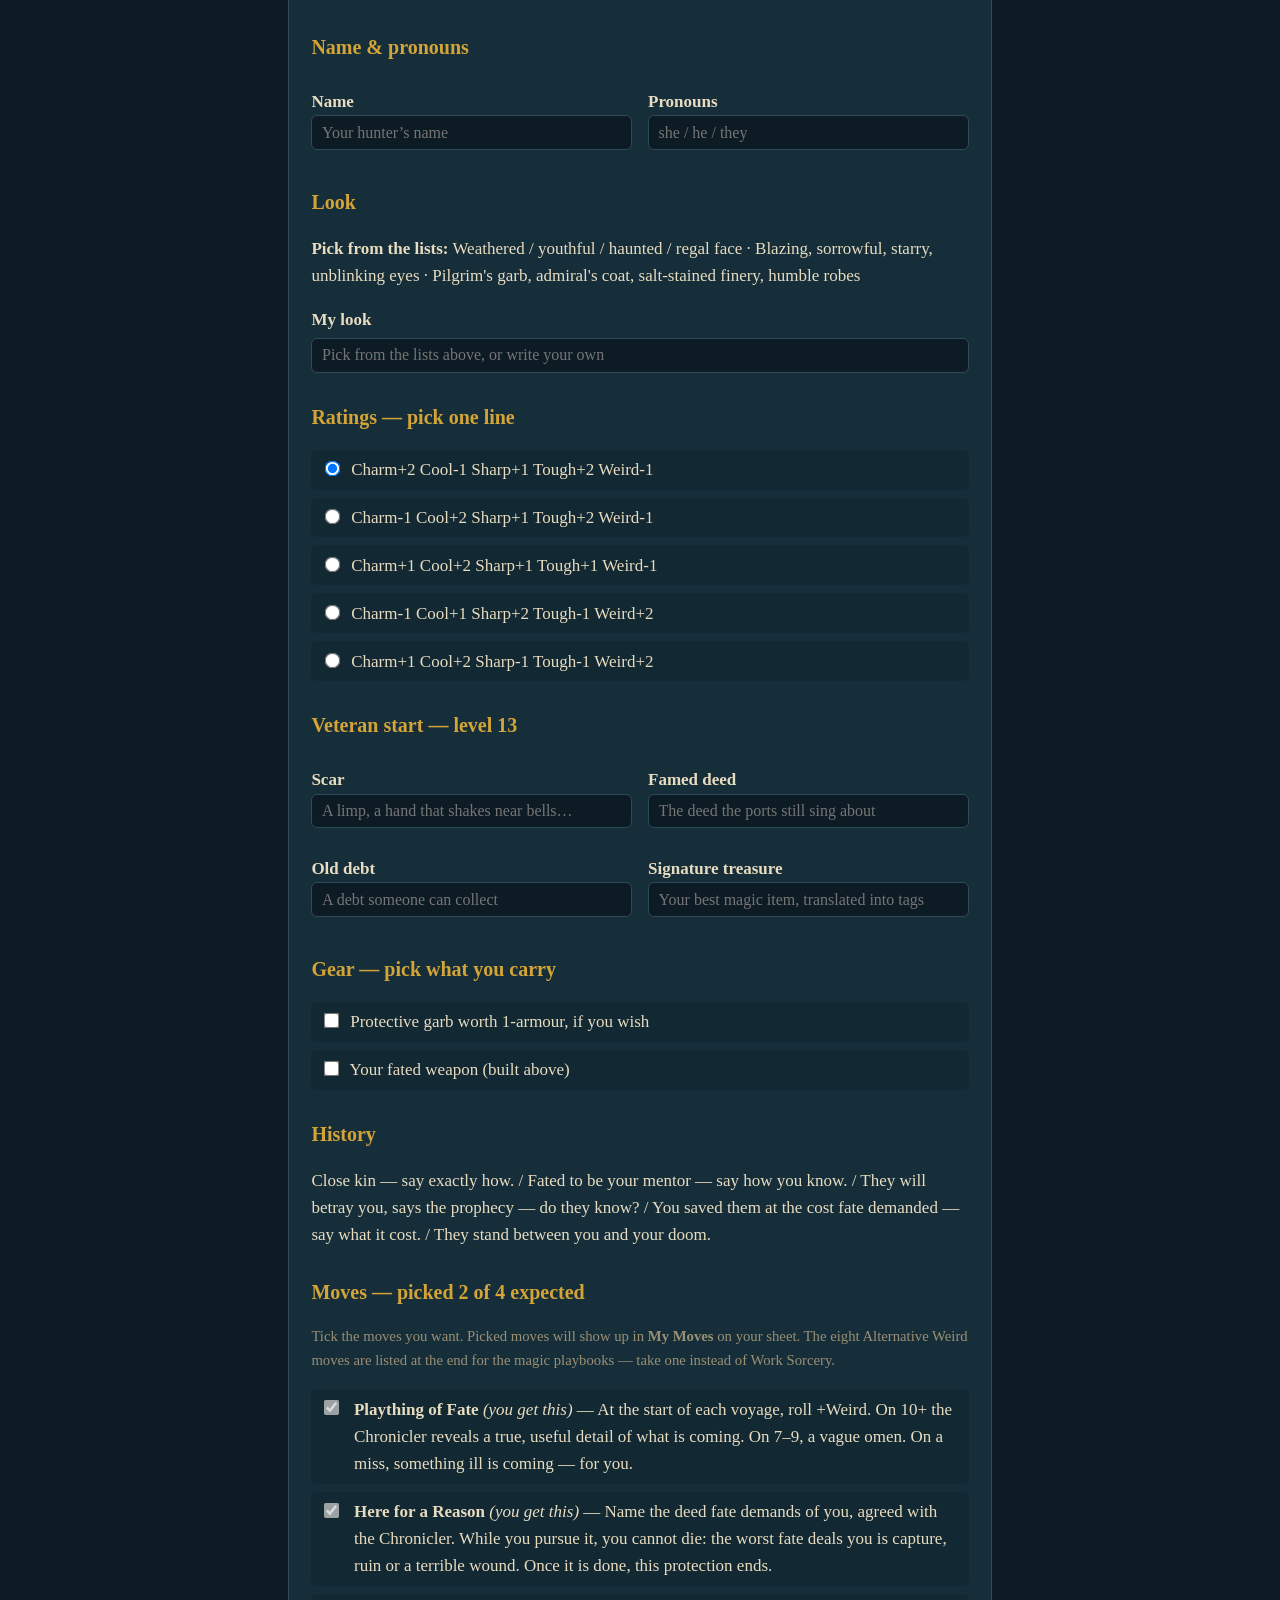
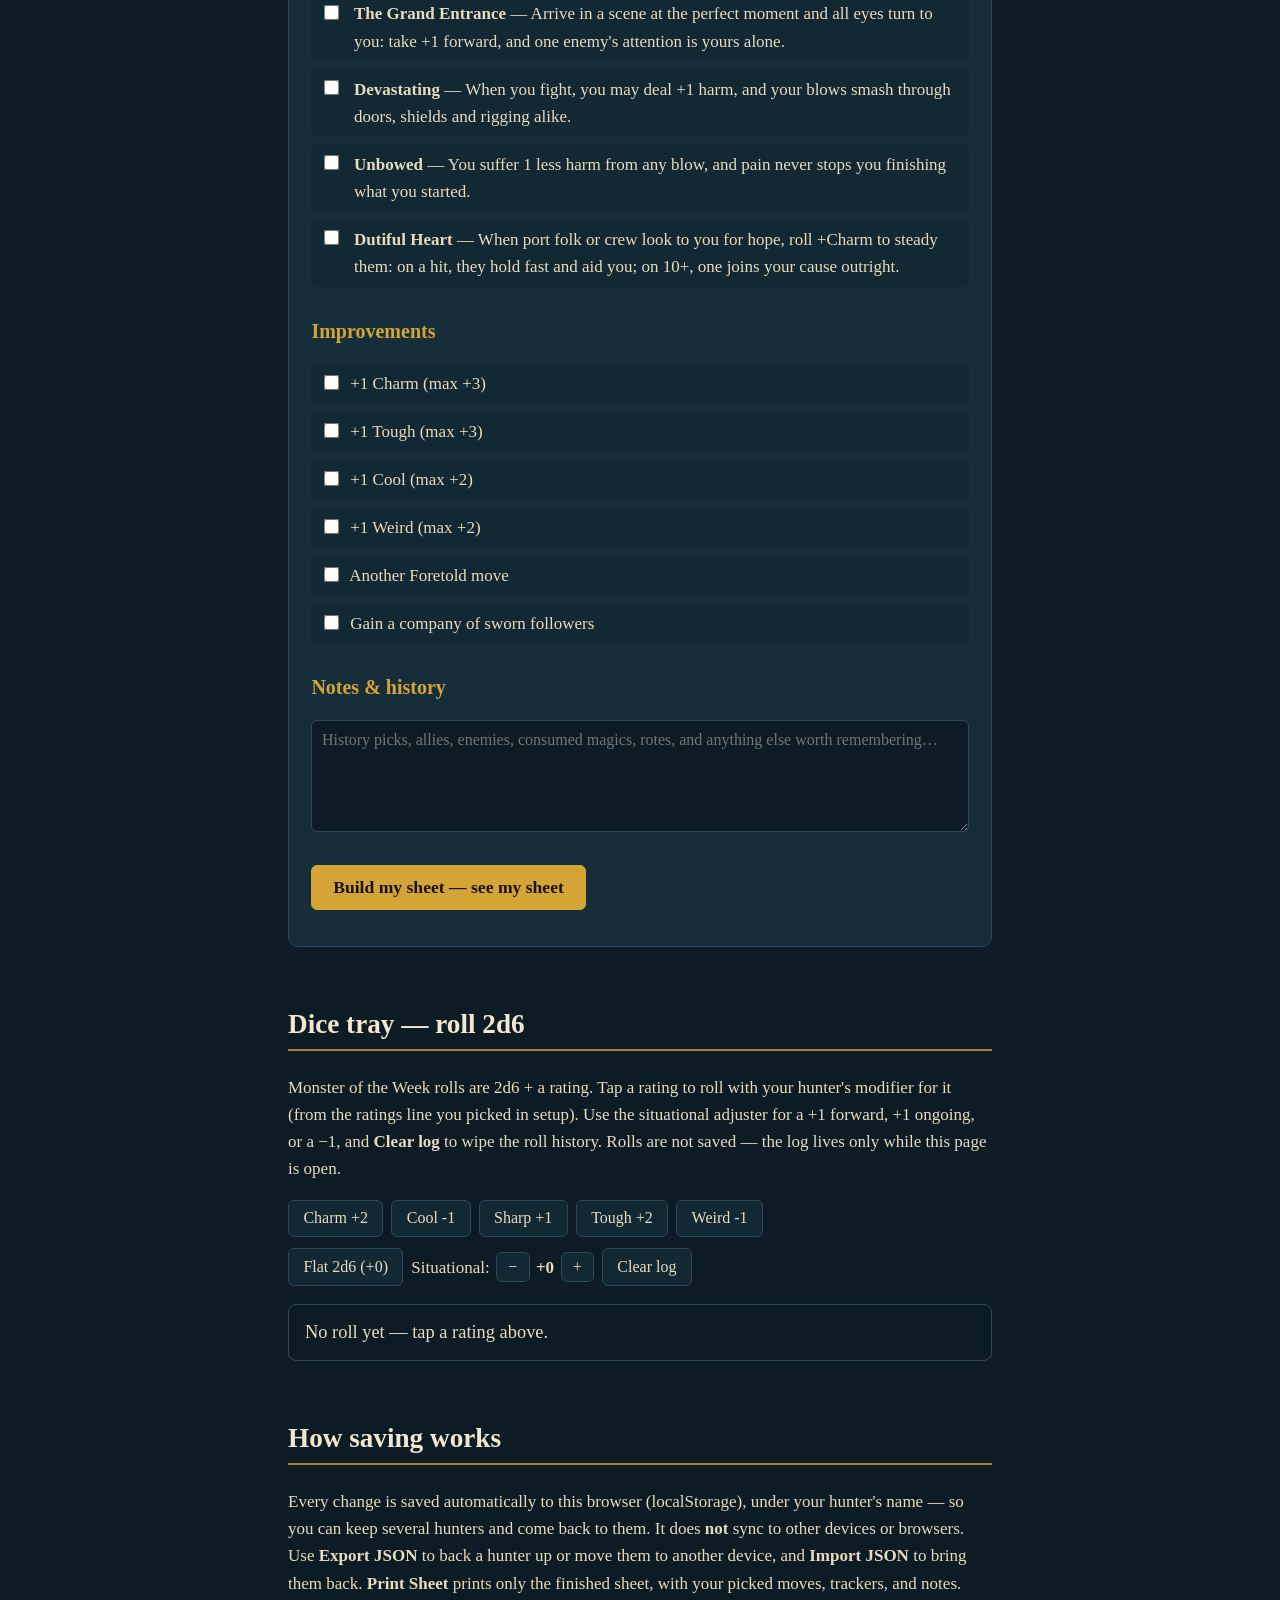
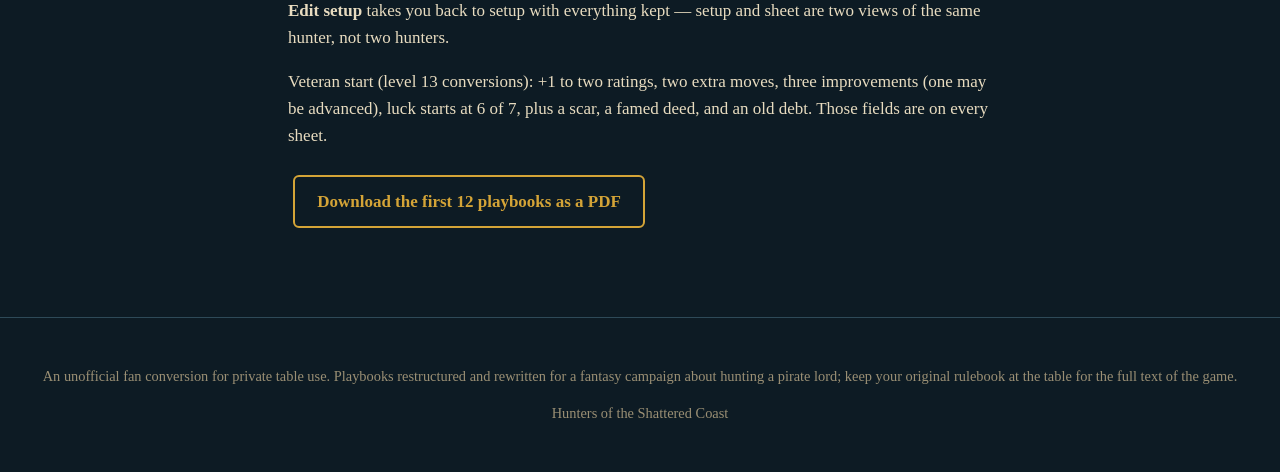
==== commit 157d2507: "Player-facing rebuild: remove Keeper's Korner, stylised character sheet, friendly How to Play" ====
--- a/hunters.html
+++ b/hunters.html
@@ -11,10 +11,10 @@
 <header class="hero no-print">
 <p class="kicker">A Fantasy Reskin of the Classic Hunter Playbooks</p>
 <h1>Hunters of the Shattered Coast</h1>
-<p class="premise">Two steps: set up your hunter, then keep a clean sheet. Pick a playbook, fill in the hunter, pick your moves, press <strong>Build my sheet</strong> — and your finished sheet is ready for play, saving, and printing.</p>
+<p class="premise">Your hunter, your sheet. Pick a playbook, fill in your hunter, pick your moves, then press <strong>Build my sheet</strong> — and your finished character sheet is ready for play, saving, and printing.</p>
 </header>
 <nav class="sticky no-print" aria-label="Site navigation">
-<a href="index.html">How to Play</a><a href="keepers.html">Keeper's Korner</a><a href="hunters.html">Hunters</a><a href="reference.html">Moves Reference</a><a href="playbooks.pdf">First 12 as PDF</a>
+<a href="index.html">How to Play</a><a href="hunters.html">Hunters</a><a href="reference.html">Moves Reference</a><a href="playbooks.pdf">First 12 as PDF</a>
 </nav>
 <main>
 <div class="toolbar no-print" id="toolbar">
--- a/style.css
+++ b/style.css
@@ -111,3 +111,67 @@
   a{color:#111;text-decoration:none}
   .box{color:#111}
 }
+
+/* --- Stylised character sheet (player-facing parchment) --- */
+.character-sheet{
+  background:linear-gradient(180deg,#f6ecd2,#efe2c2 60%,#e9d9b4);
+  color:#2b2118;border:2px solid var(--gold-dim);border-radius:14px;
+  box-shadow:0 8px 30px rgba(0,0,0,.45);padding:1.6rem 1.8rem;
+}
+.character-sheet h2,.character-sheet h3,.character-sheet h4{color:#3a2a12}
+.character-sheet .sheet-banner{
+  text-align:center;border-bottom:3px double #a8822e;padding:.4rem 0 1rem;margin-bottom:.6rem;
+}
+.character-sheet .sheet-playbook{
+  font-size:1.5rem;font-weight:bold;letter-spacing:.14em;text-transform:uppercase;
+  color:#7a5c14;margin:.2rem 0;
+}
+.character-sheet .sheet-quote{font-style:italic;color:#5c4a26;margin:.2rem 0;max-width:34rem;margin-left:auto;margin-right:auto}
+.character-sheet .sheet-name{
+  font-size:2.3rem;text-align:center;margin:.4em 0 .1em;letter-spacing:.02em;
+}
+.character-sheet .sheet-sub{text-align:center;color:#6b5636;font-style:italic;margin-top:0}
+.character-sheet .sheet-look{text-align:center}
+.character-sheet .sheet-h{
+  border-bottom:2px solid #a8822e;padding-bottom:.25em;margin-top:1.8em;
+  letter-spacing:.08em;text-transform:uppercase;font-size:1.05rem;
+}
+.character-sheet .muted{color:#6b5636}
+.character-sheet .stat-row{display:flex;flex-wrap:wrap;gap:.6rem;justify-content:center;margin:.8rem 0}
+.character-sheet .stat-box{
+  flex:1 1 5.2rem;max-width:7rem;text-align:center;background:#fbf3dd;
+  border:2px solid #a8822e;border-radius:10px;padding:.55rem .3rem;
+}
+.character-sheet .stat-name{display:block;font-size:.8rem;letter-spacing:.12em;text-transform:uppercase;color:#7a5c14}
+.character-sheet .stat-val{display:block;font-size:1.7rem;font-weight:bold;color:#2b2118;line-height:1.2}
+.character-sheet .sheet-ratings-line{text-align:center;font-family:ui-monospace,Menlo,monospace;font-size:.85rem}
+.character-sheet .tracker-row{margin:.7rem 0}
+.character-sheet .box{color:#7a5c14}
+.character-sheet .box:hover{color:#a8822e}
+.character-sheet .move-cards{display:grid;gap:.7rem;margin:.7rem 0}
+.character-sheet .move-card{
+  background:#fbf3dd;border:1px solid #c9a94f;border-left:5px solid #a8822e;
+  border-radius:8px;padding:.7rem .9rem;
+}
+.character-sheet .move-card h4{margin:.1em 0 .3em;font-size:1.05rem;color:#3a2a12}
+.character-sheet .move-card p{margin:.2rem 0}
+.character-sheet .legend-grid{display:grid;grid-template-columns:1fr 1fr;gap:.7rem;margin:.7rem 0}
+.character-sheet .legend-item{
+  background:#fbf3dd;border:1px solid #c9a94f;border-radius:8px;padding:.6rem .8rem;
+}
+.character-sheet .legend-label{display:block;font-size:.75rem;letter-spacing:.14em;text-transform:uppercase;color:#7a5c14;font-weight:bold}
+.character-sheet .sheet-list li{margin:.35rem 0}
+.character-sheet .sheet-actions{margin:.5rem 0}
+.character-sheet .sheet-actions button{font-family:inherit;font-size:.95rem;padding:.5rem .9rem;border-radius:6px;border:1px solid #a8822e;background:#fbf3dd;color:#2b2118;cursor:pointer}
+.character-sheet .sheet-actions button.primary{background:var(--gold);color:#1a1206;font-weight:bold}
+@media(max-width:640px){.character-sheet{padding:1.1rem}.character-sheet .legend-grid{grid-template-columns:1fr}.character-sheet .sheet-name{font-size:1.8rem}}
+@media print{
+  .character-sheet{background:#fff !important;color:#111;border:1px solid #666;box-shadow:none;border-radius:0;padding:0}
+  .character-sheet h2,.character-sheet h3,.character-sheet h4,.character-sheet .sheet-playbook{color:#111}
+  .character-sheet .sheet-banner{border-bottom:2px solid #666}
+  .character-sheet .stat-box,.character-sheet .move-card,.character-sheet .legend-item{background:#fff;border:1px solid #999;break-inside:avoid}
+  .character-sheet .move-card{border-left:3px solid #666}
+  .character-sheet .muted,.character-sheet .sheet-sub,.character-sheet .sheet-quote{color:#333}
+  .character-sheet .stat-name{color:#333}
+  .character-sheet .box{color:#111}
+}
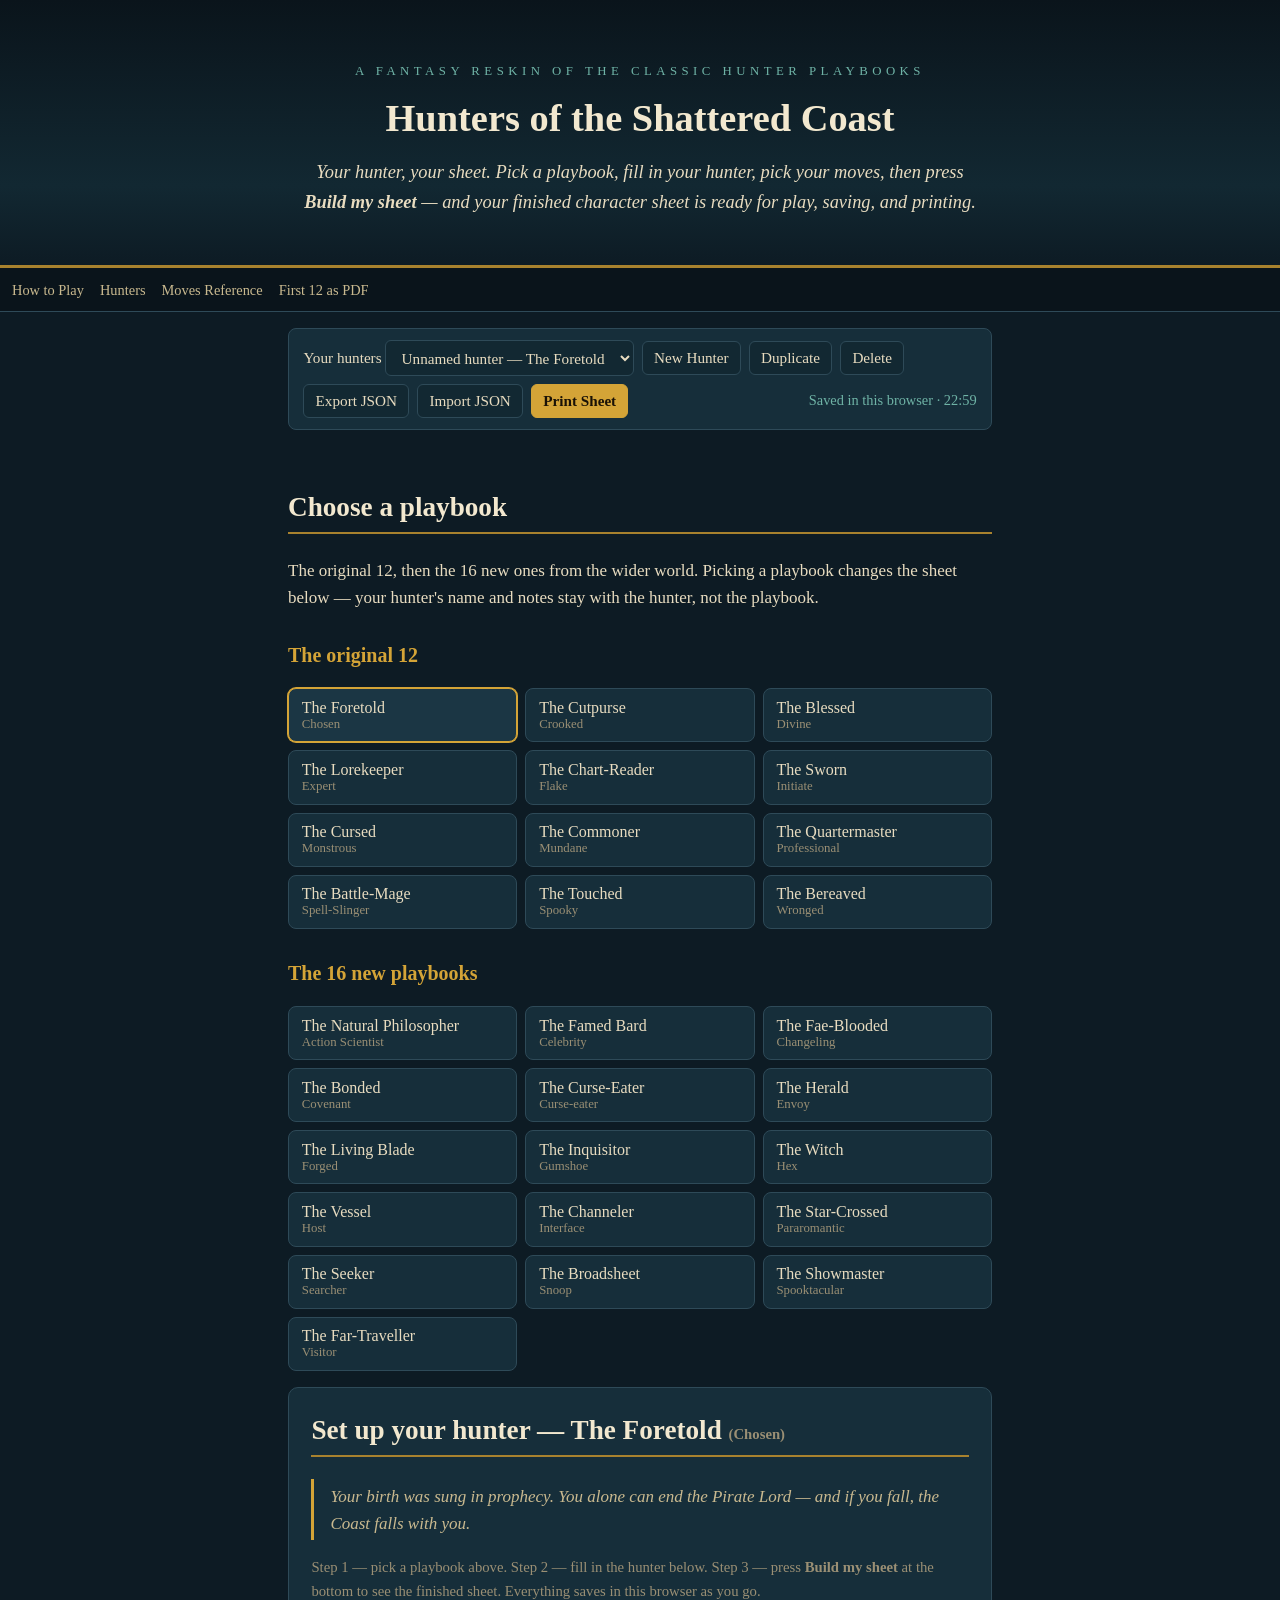
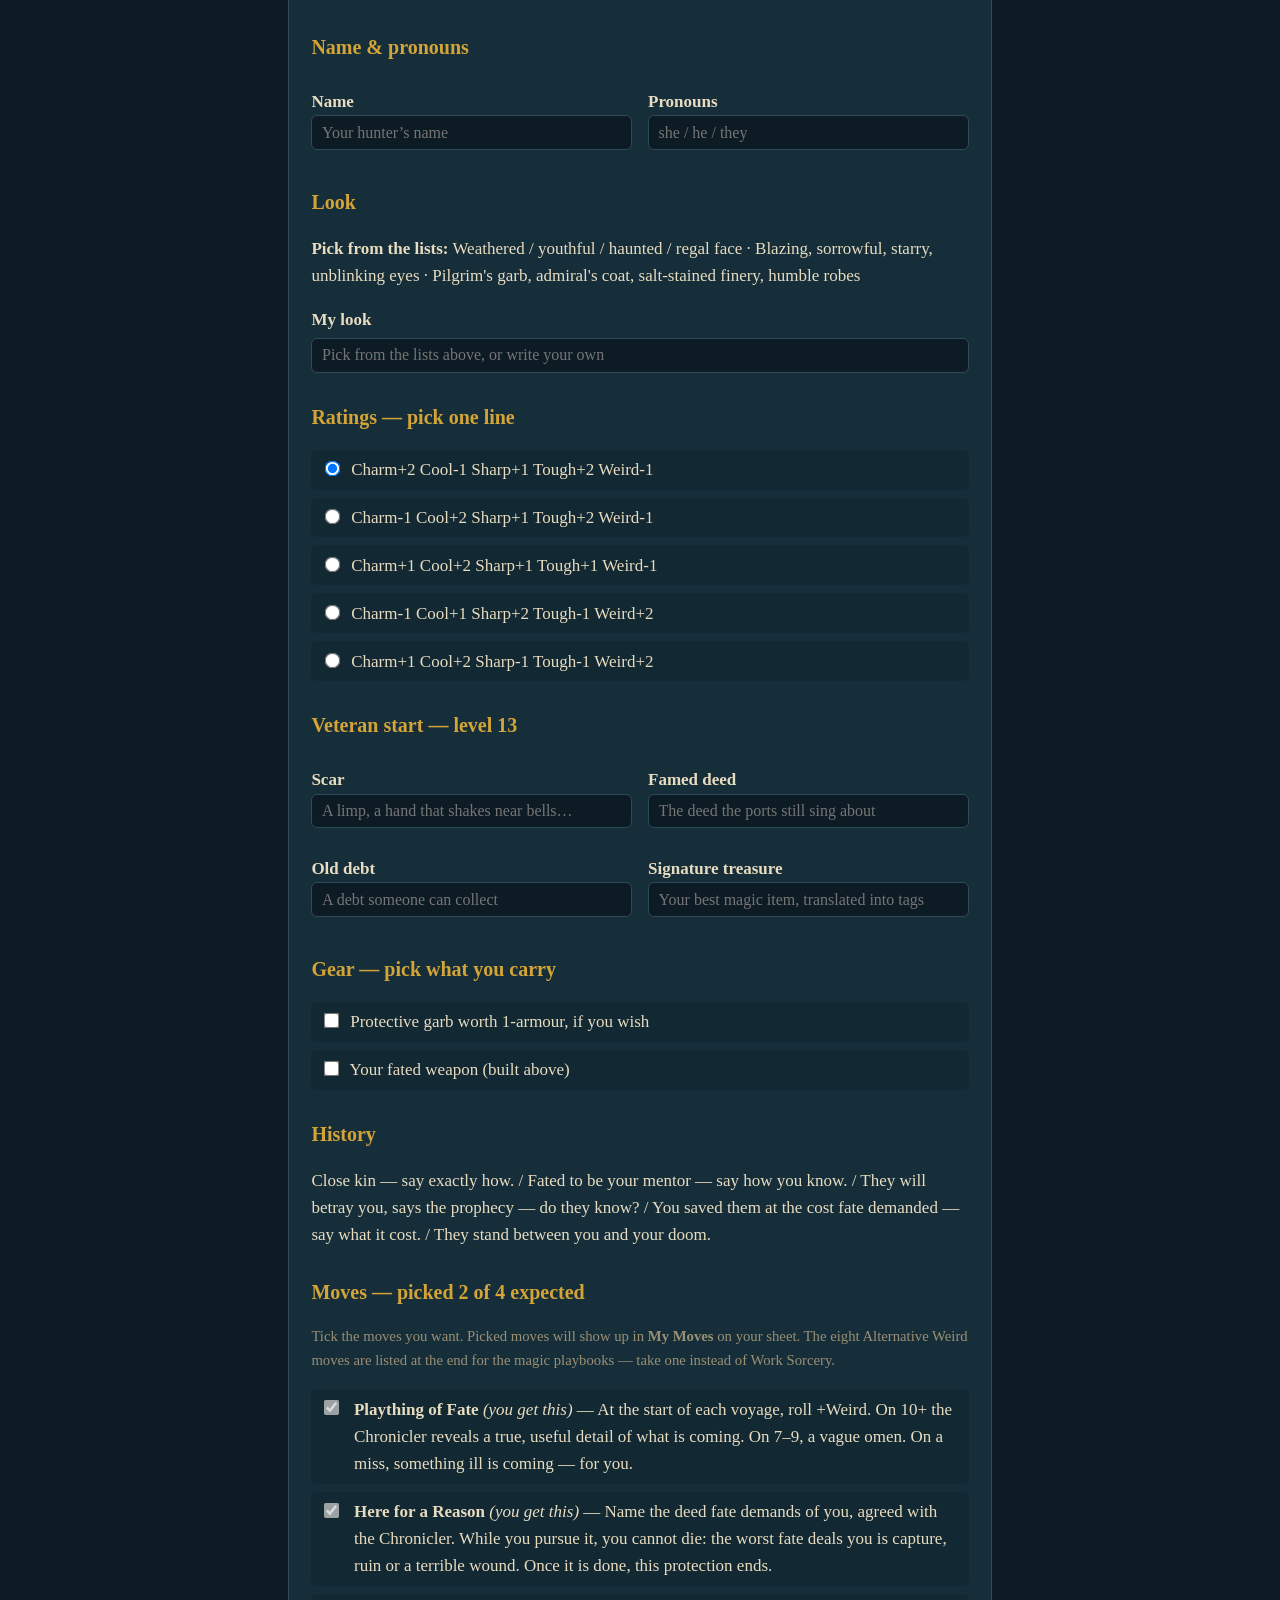
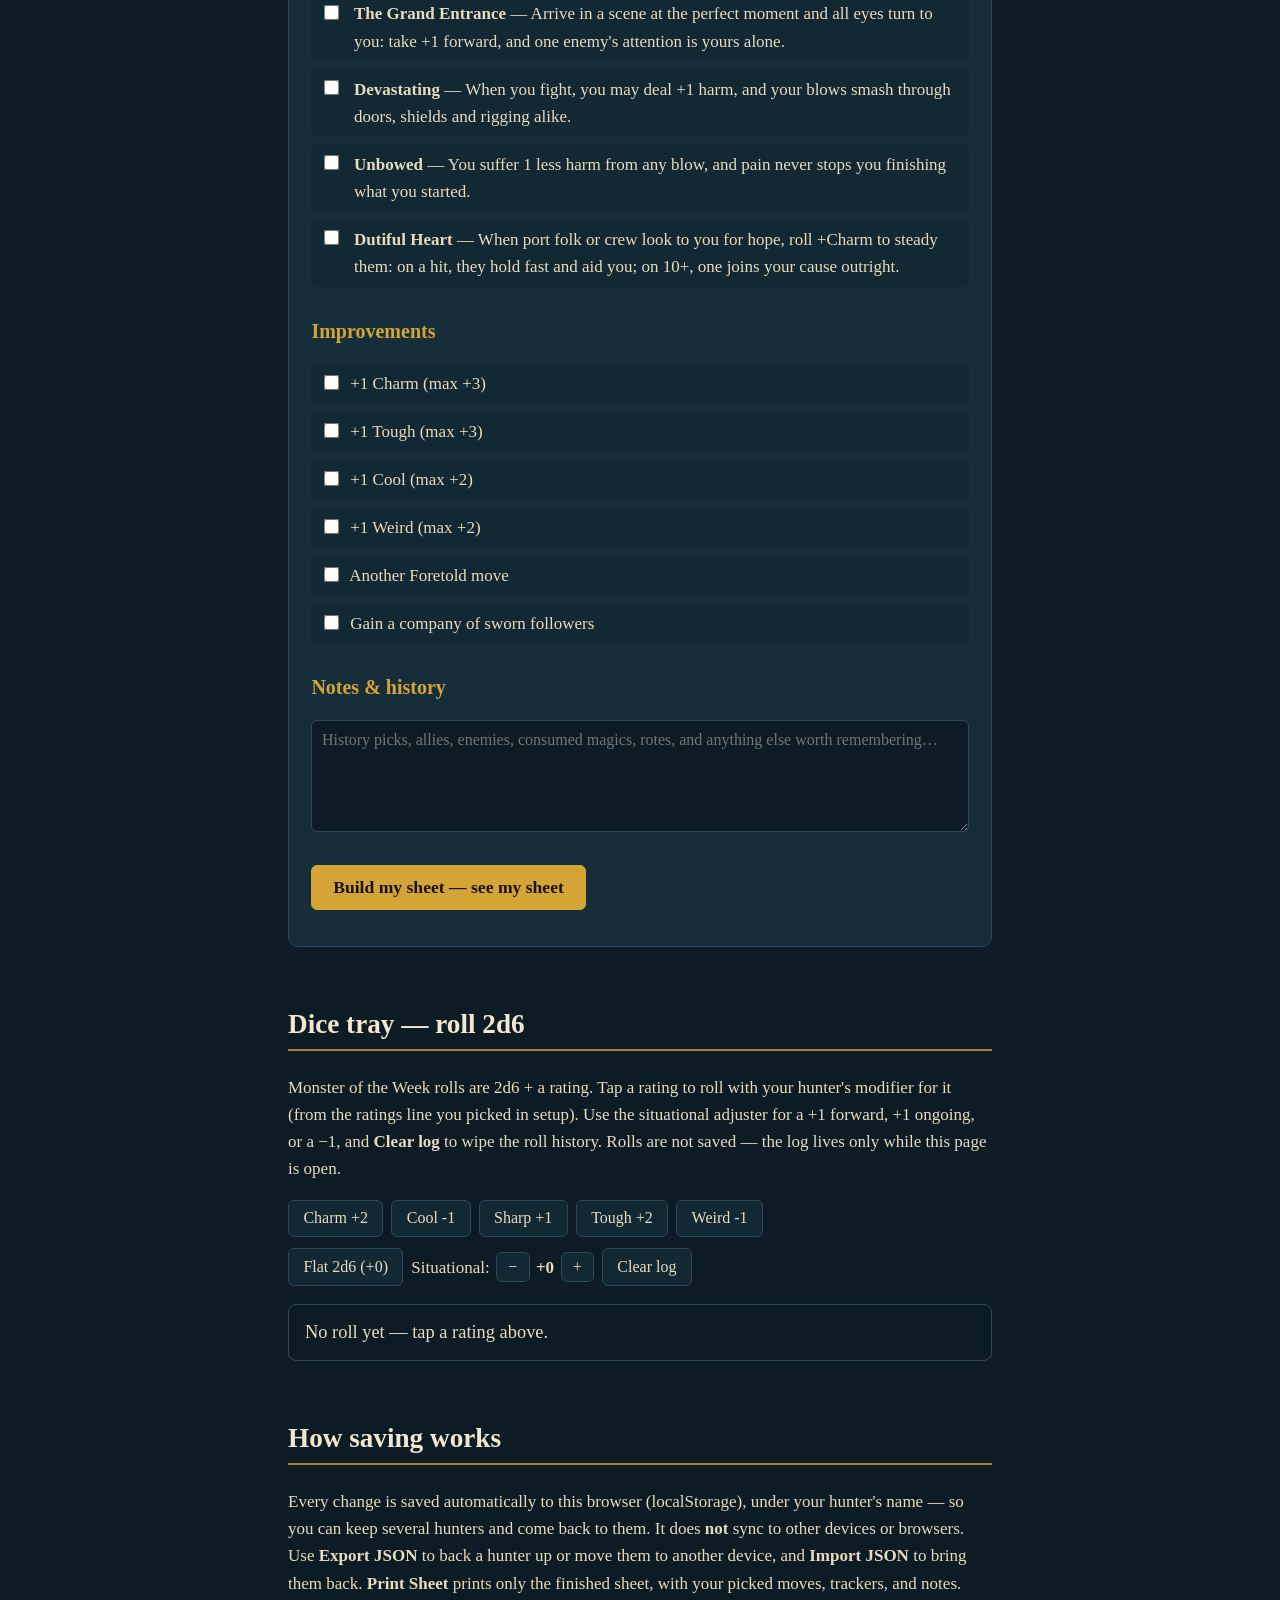
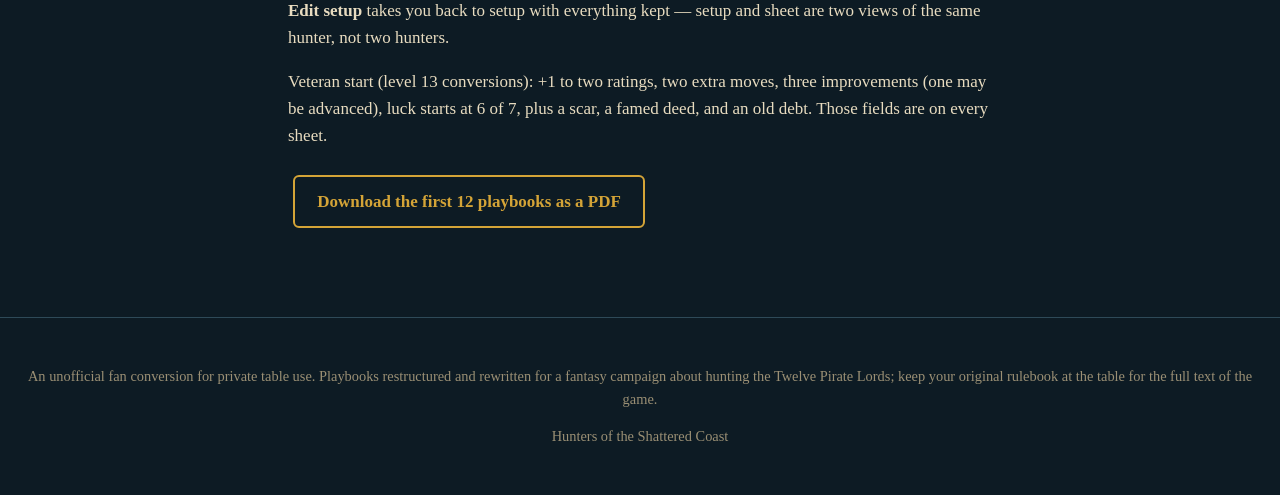
==== commit 44f74a22: "Twelve Lords rework: one lord per voyage, Lord One Marook with dual berserker axes" ====
--- a/hunters.html
+++ b/hunters.html
@@ -60,7 +60,7 @@
 </section>
 </main>
 <footer class="no-print">
-<p>An unofficial fan conversion for private table use. Playbooks restructured and rewritten for a fantasy campaign about hunting a pirate lord; keep your original rulebook at the table for the full text of the game.</p>
+<p>An unofficial fan conversion for private table use. Playbooks restructured and rewritten for a fantasy campaign about hunting the Twelve Pirate Lords; keep your original rulebook at the table for the full text of the game.</p>
 <p>Hunters of the Shattered Coast</p>
 </footer>
 <script src="data.js"></script>
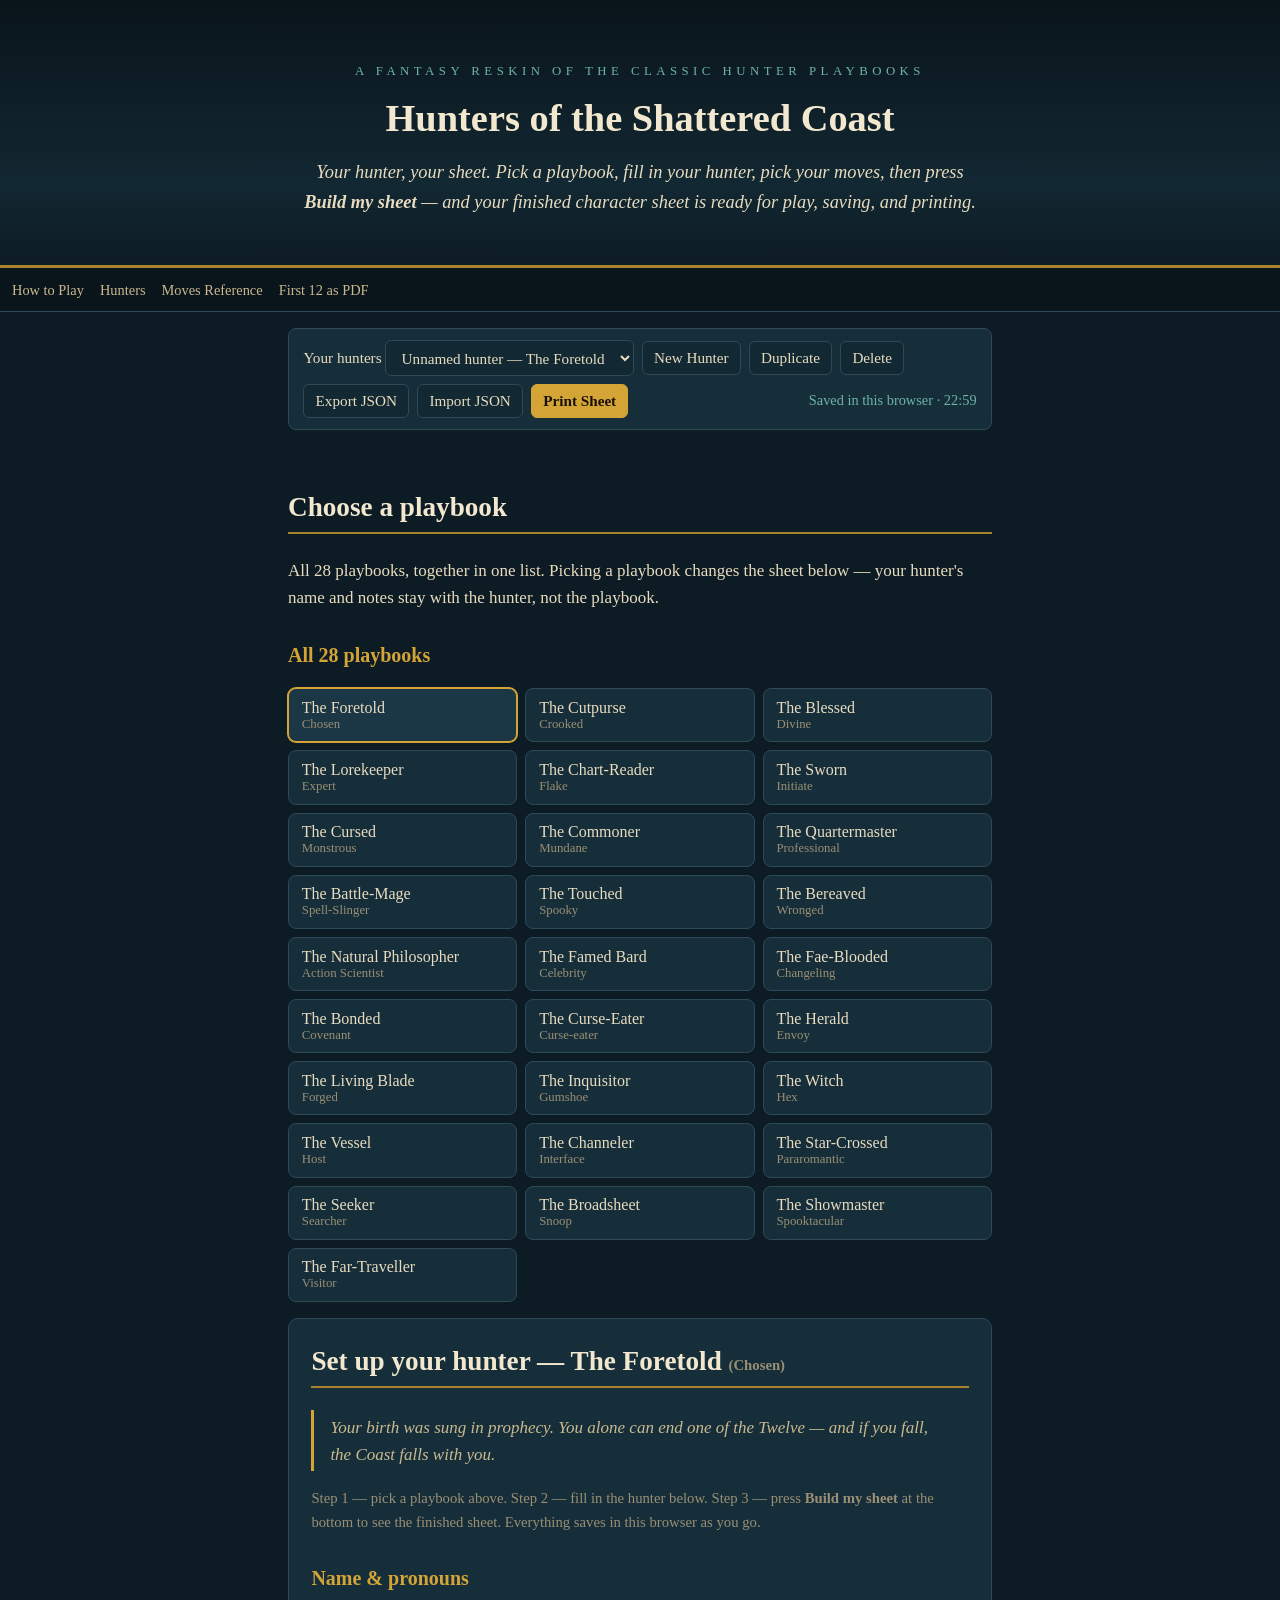
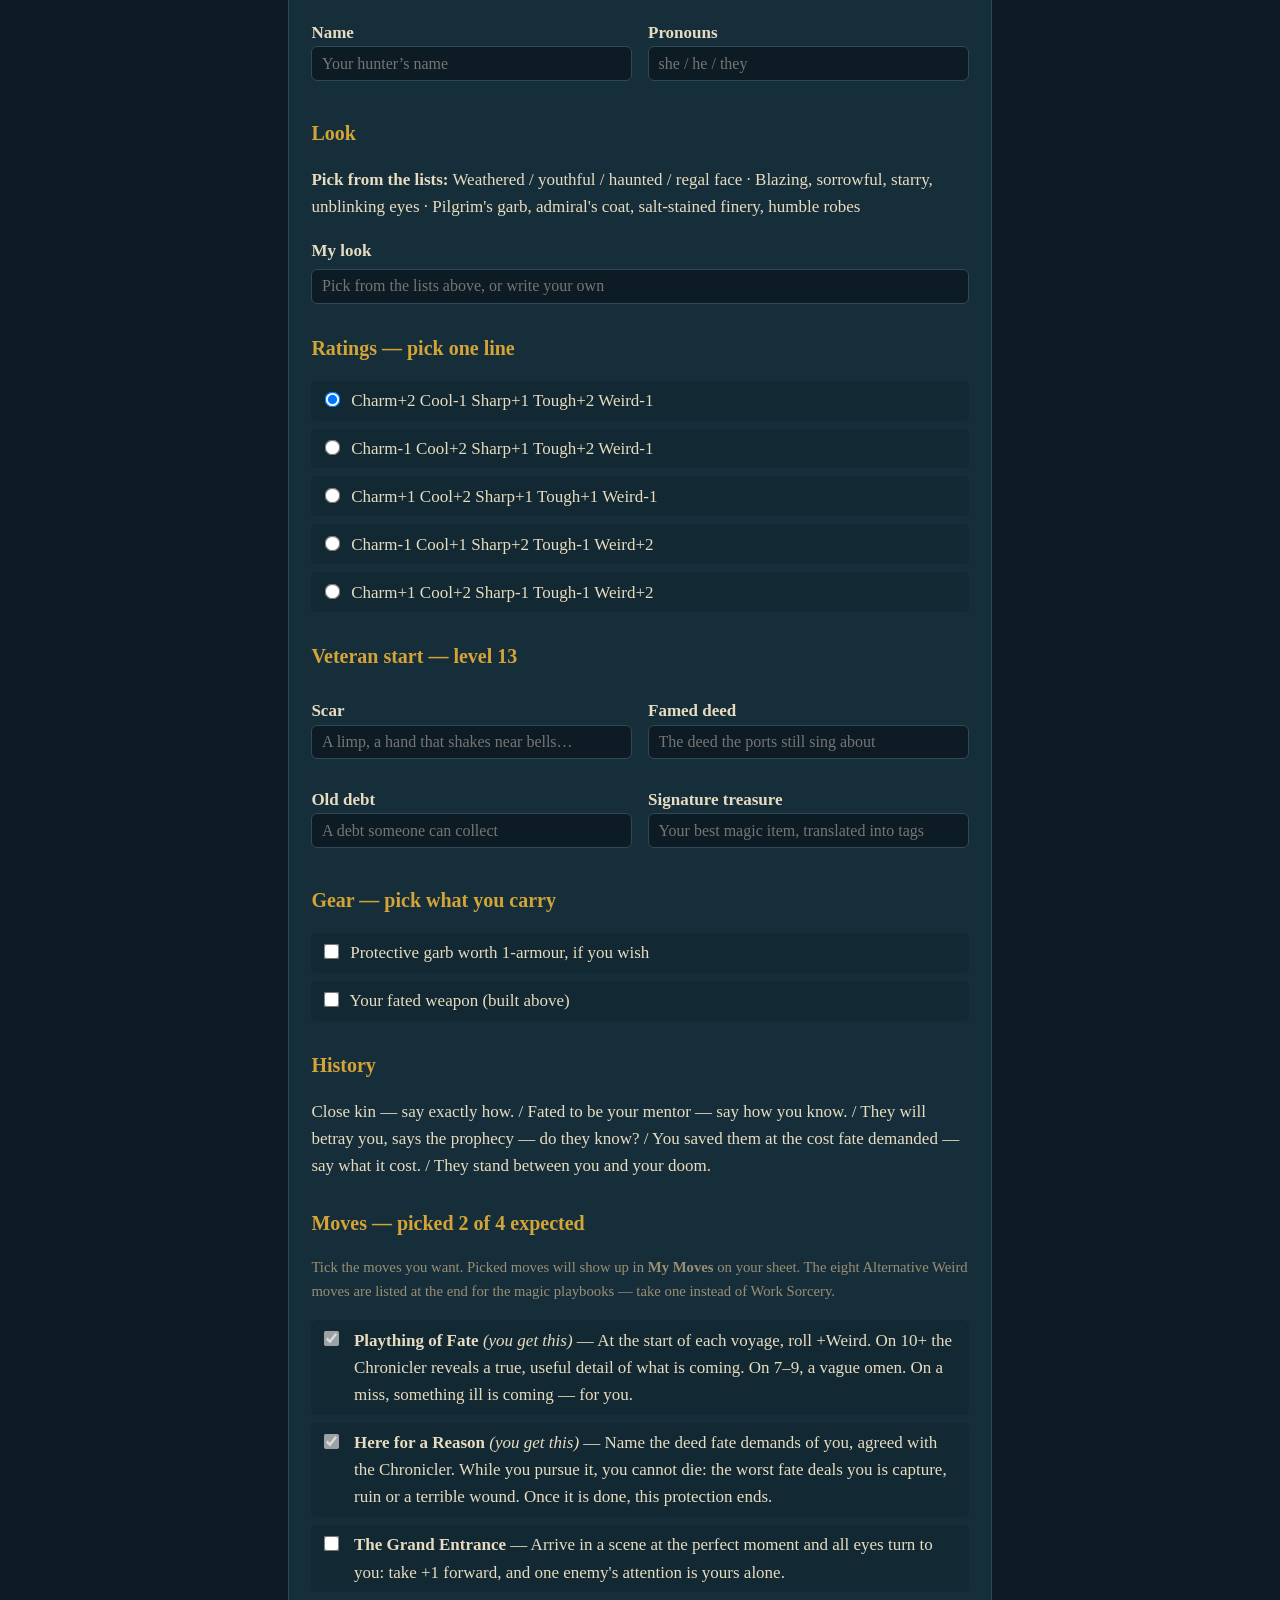
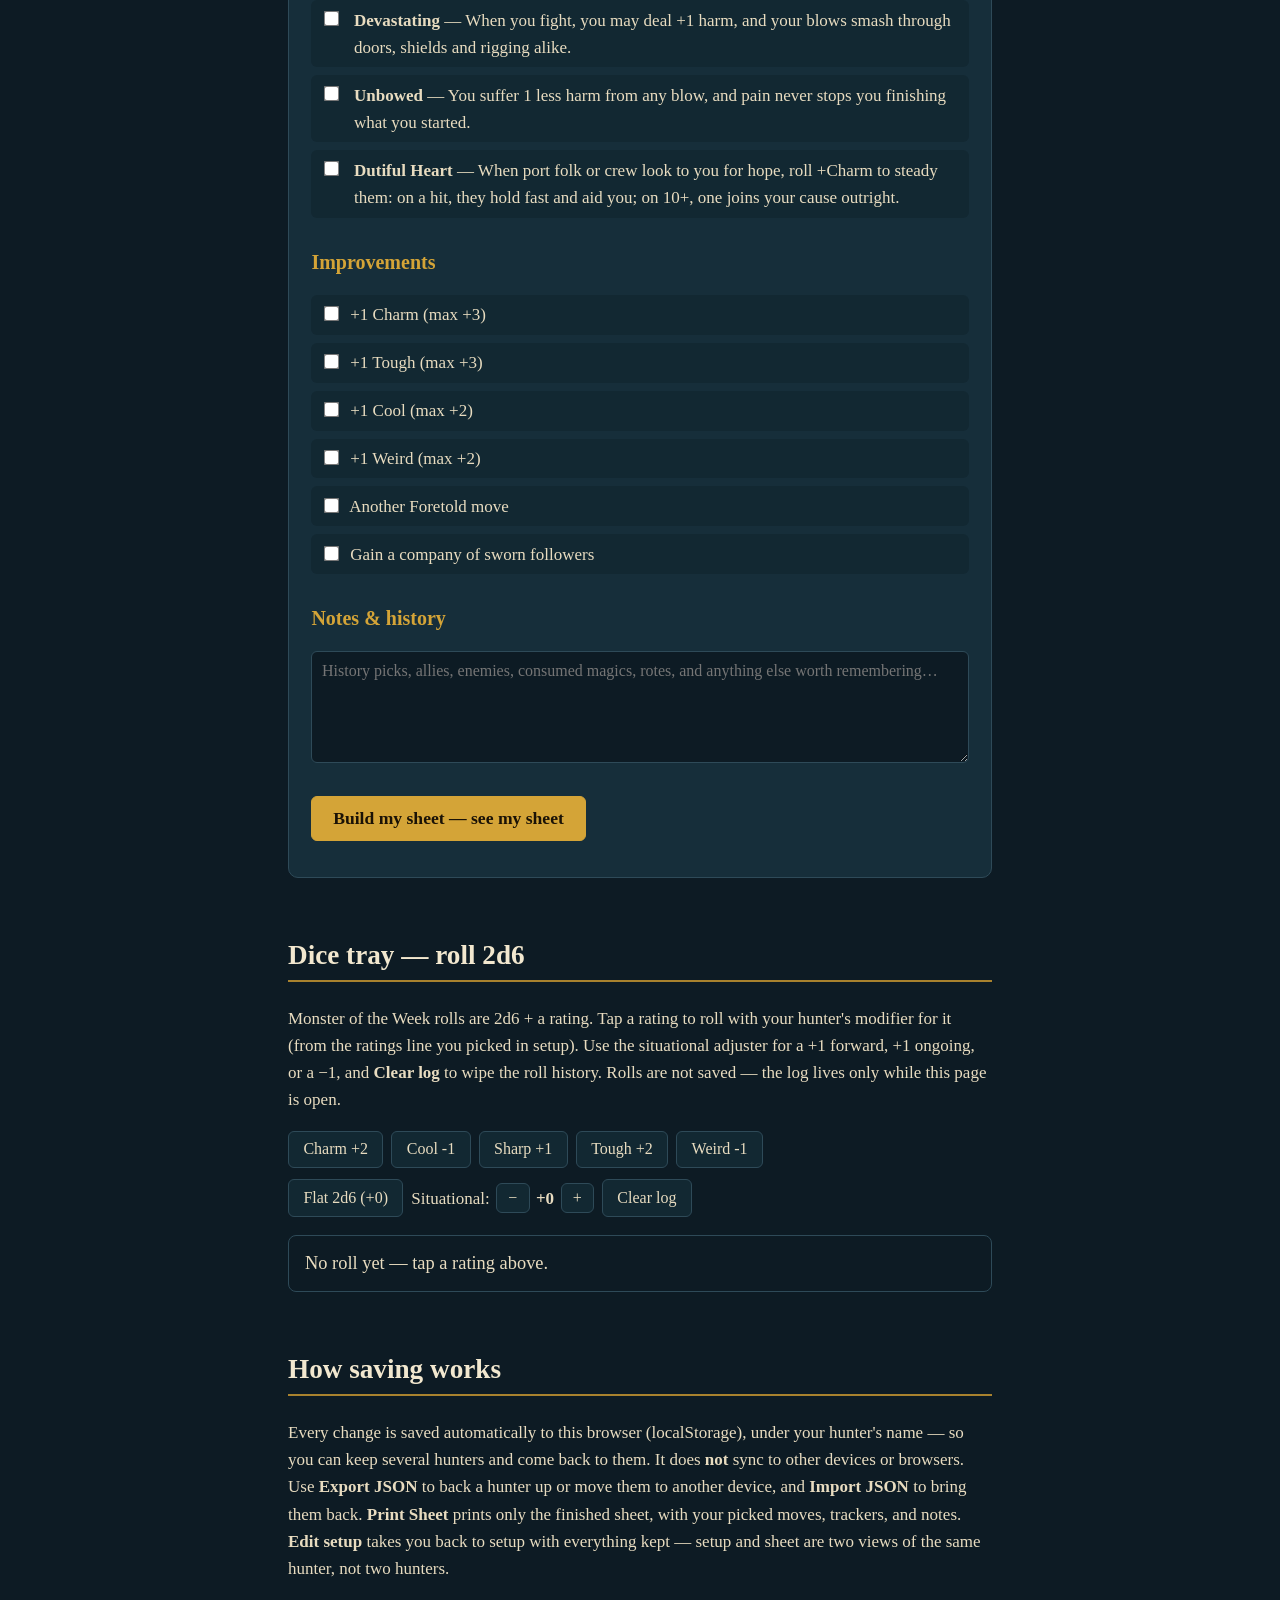
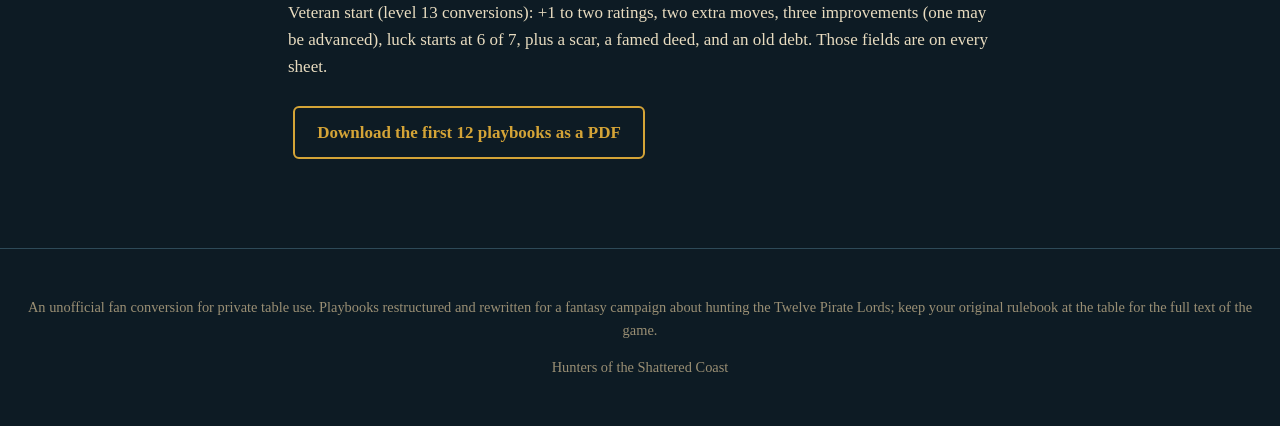
==== commit 10e5a019: "Fix all 12 Pirate Lord lines to one of the Twelve; group all 28 playbooks together in the picker" ====
--- a/hunters.html
+++ b/hunters.html
@@ -33,7 +33,7 @@
 
 <section id="picker" class="no-print" aria-label="Choose a playbook">
   <h2>Choose a playbook</h2>
-  <p>The original 12, then the 16 new ones from the wider world. Picking a playbook changes the sheet below — your hunter's name and notes stay with the hunter, not the playbook.</p>
+  <p>All 28 playbooks, together in one list. Picking a playbook changes the sheet below — your hunter's name and notes stay with the hunter, not the playbook.</p>
   <div id="pickerGroups"></div>
 </section>
 
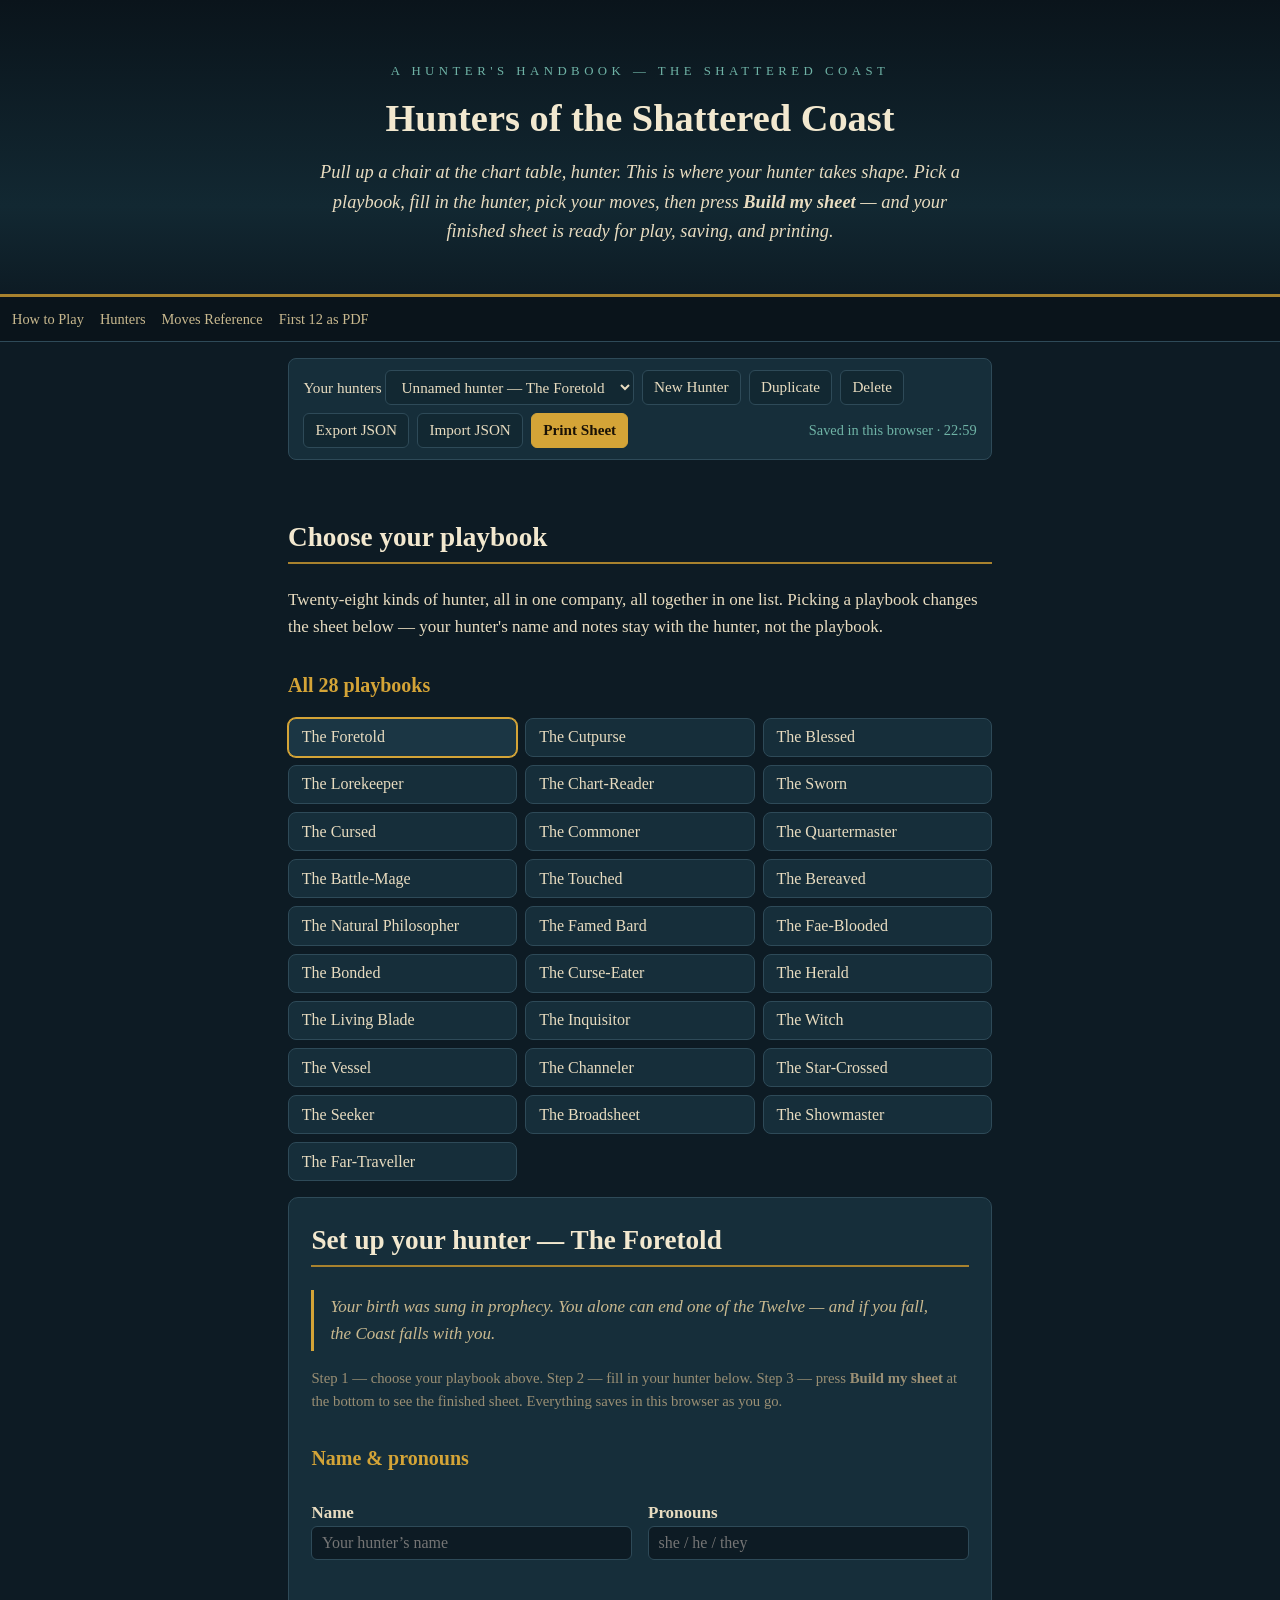
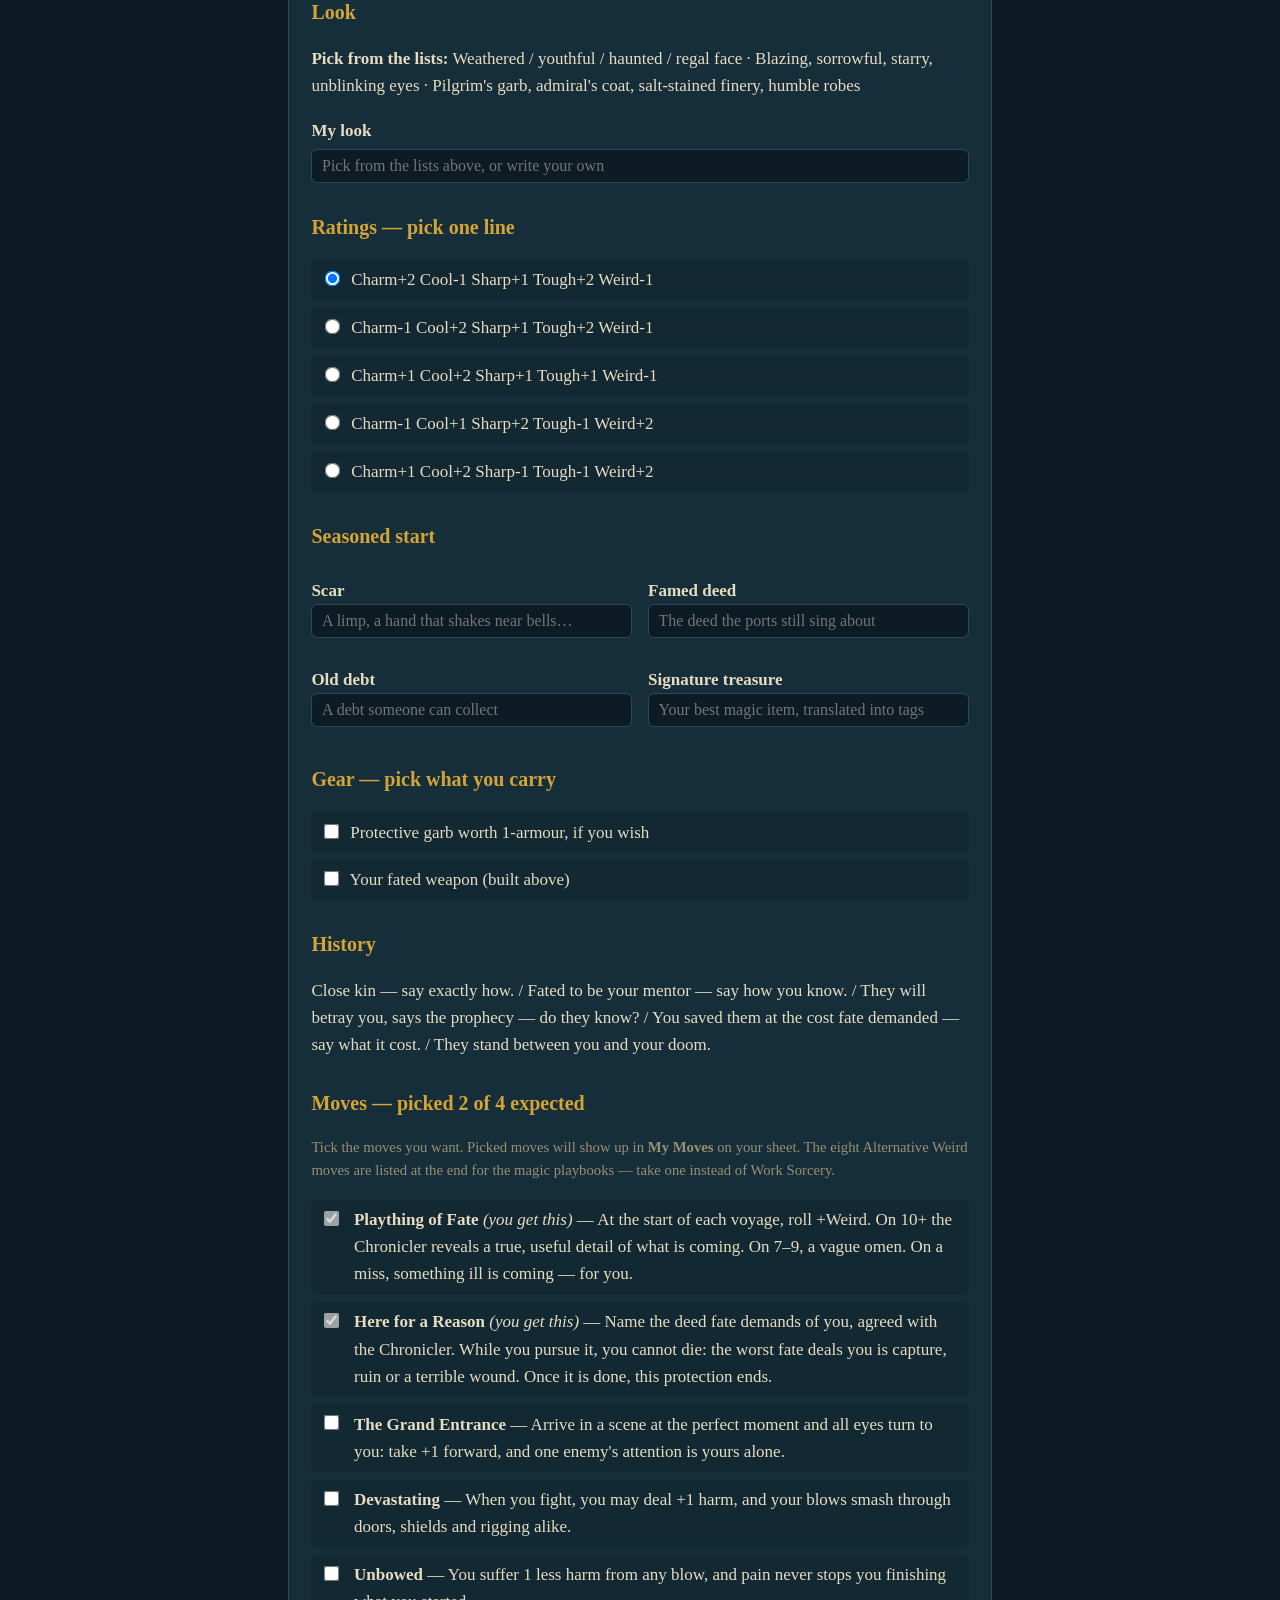
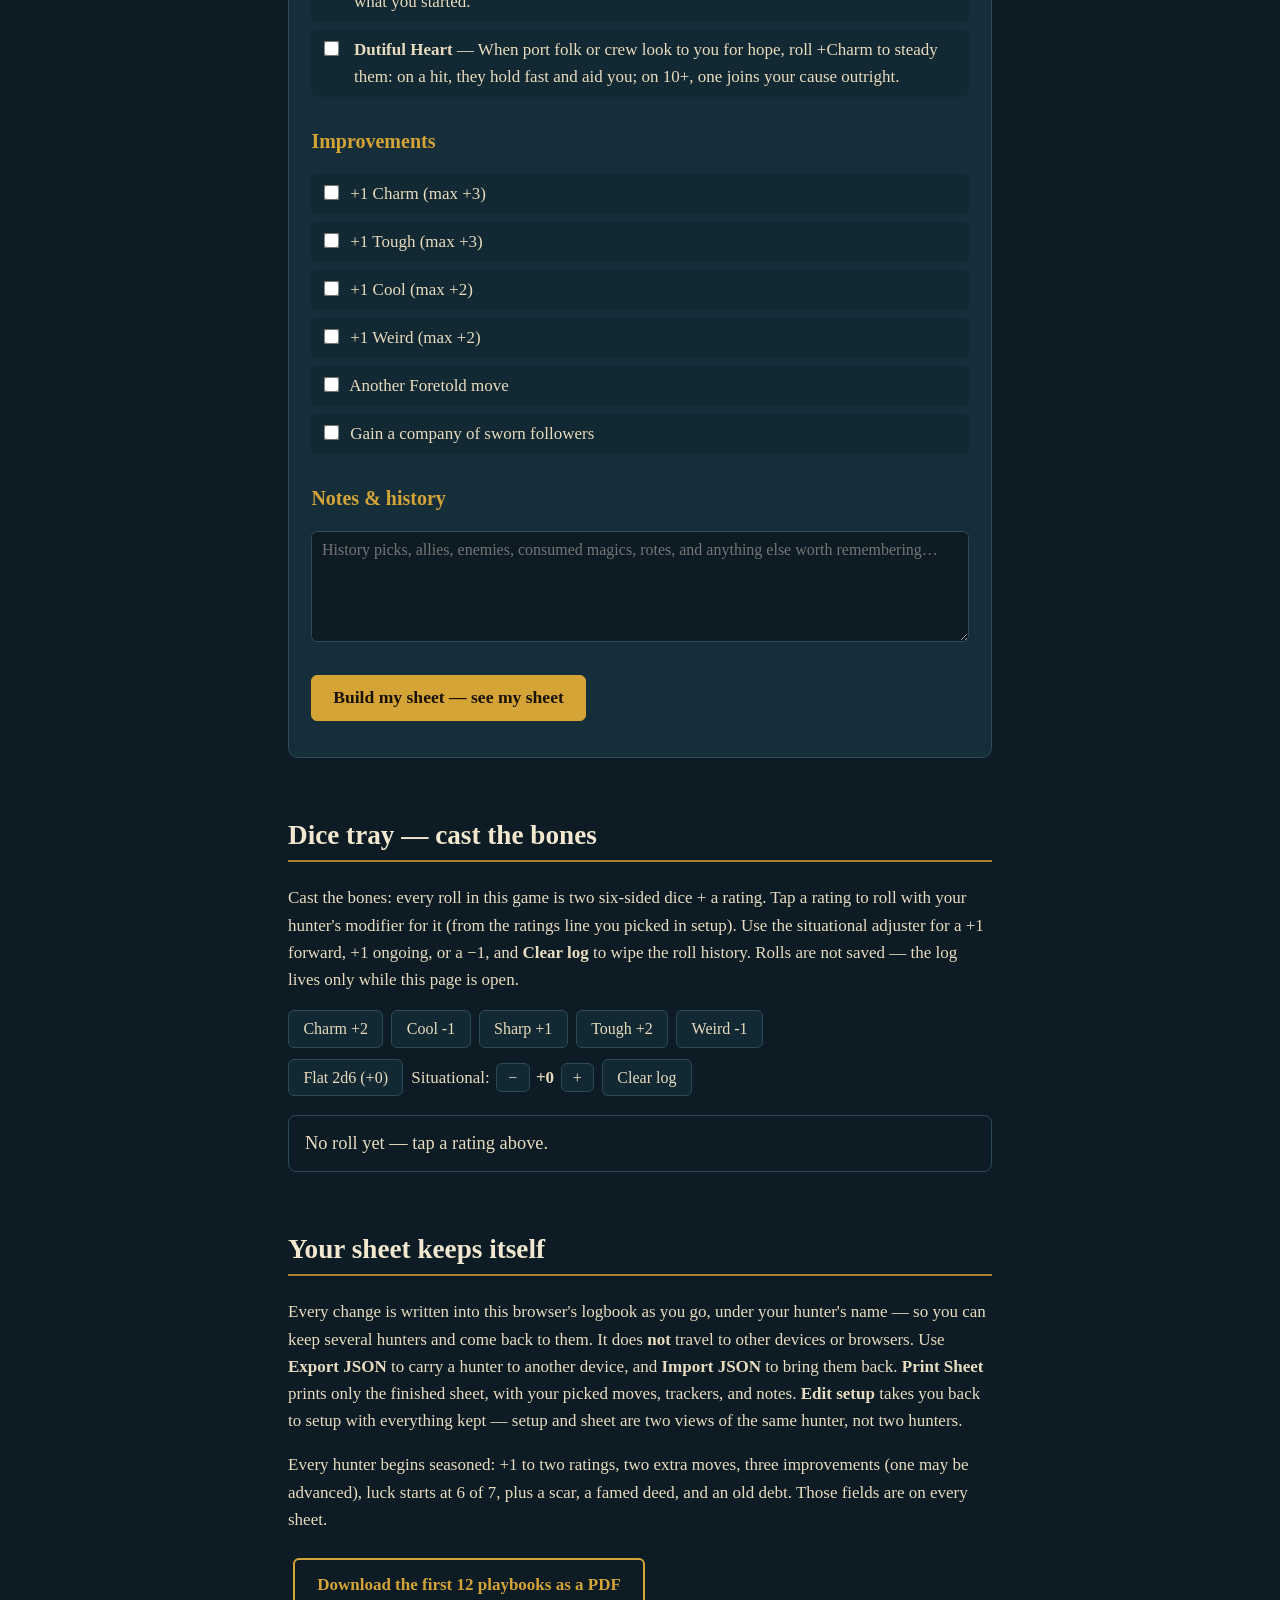
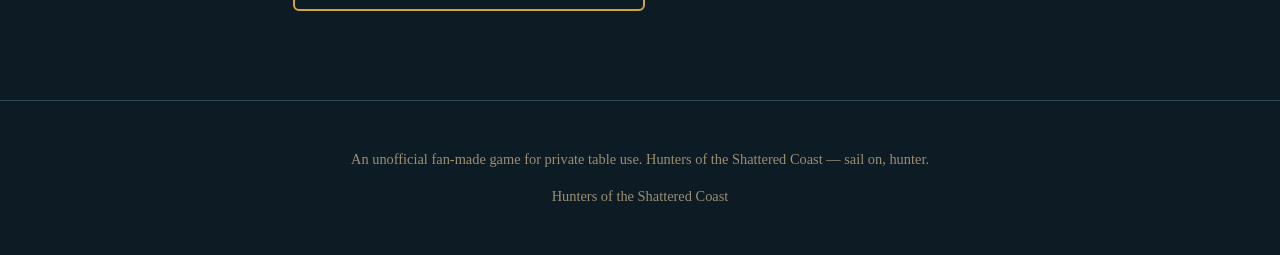
==== commit f2a3d9e8: "Beginner rewrite: teach a brand-new hunter, no old-game transition, themed in-character voice" ====
--- a/hunters.html
+++ b/hunters.html
@@ -9,9 +9,9 @@
 </head>
 <body>
 <header class="hero no-print">
-<p class="kicker">A Fantasy Reskin of the Classic Hunter Playbooks</p>
+<p class="kicker">A hunter's handbook — the Shattered Coast</p>
 <h1>Hunters of the Shattered Coast</h1>
-<p class="premise">Your hunter, your sheet. Pick a playbook, fill in your hunter, pick your moves, then press <strong>Build my sheet</strong> — and your finished character sheet is ready for play, saving, and printing.</p>
+<p class="premise">Pull up a chair at the chart table, hunter. This is where your hunter takes shape. Pick a playbook, fill in the hunter, pick your moves, then press <strong>Build my sheet</strong> — and your finished sheet is ready for play, saving, and printing.</p>
 </header>
 <nav class="sticky no-print" aria-label="Site navigation">
 <a href="index.html">How to Play</a><a href="hunters.html">Hunters</a><a href="reference.html">Moves Reference</a><a href="playbooks.pdf">First 12 as PDF</a>
@@ -32,16 +32,16 @@
 </div>
 
 <section id="picker" class="no-print" aria-label="Choose a playbook">
-  <h2>Choose a playbook</h2>
-  <p>All 28 playbooks, together in one list. Picking a playbook changes the sheet below — your hunter's name and notes stay with the hunter, not the playbook.</p>
+  <h2>Choose your playbook</h2>
+  <p>Twenty-eight kinds of hunter, all in one company, all together in one list. Picking a playbook changes the sheet below — your hunter's name and notes stay with the hunter, not the playbook.</p>
   <div id="pickerGroups"></div>
 </section>
 
 <section id="sheet" aria-label="Character sheet" aria-live="polite"></section>
 
 <section id="diceTray" class="no-print" aria-label="Dice tray">
-  <h2>Dice tray — roll 2d6</h2>
-  <p>Monster of the Week rolls are 2d6 + a rating. Tap a rating to roll with your hunter's modifier for it (from the ratings line you picked in setup). Use the situational adjuster for a +1 forward, +1 ongoing, or a −1, and <strong>Clear log</strong> to wipe the roll history. Rolls are not saved — the log lives only while this page is open.</p>
+  <h2>Dice tray — cast the bones</h2>
+  <p>Cast the bones: every roll in this game is two six-sided dice + a rating. Tap a rating to roll with your hunter's modifier for it (from the ratings line you picked in setup). Use the situational adjuster for a +1 forward, +1 ongoing, or a −1, and <strong>Clear log</strong> to wipe the roll history. Rolls are not saved — the log lives only while this page is open.</p>
   <div class="dice-row" id="diceRatingBtns"></div>
   <div class="dice-row">
     <button type="button" id="diceFlat">Flat 2d6 (+0)</button>
@@ -53,14 +53,14 @@
 </section>
 
 <section class="no-print">
-  <h2>How saving works</h2>
-  <p>Every change is saved automatically to this browser (localStorage), under your hunter's name — so you can keep several hunters and come back to them. It does <strong>not</strong> sync to other devices or browsers. Use <strong>Export JSON</strong> to back a hunter up or move them to another device, and <strong>Import JSON</strong> to bring them back. <strong>Print Sheet</strong> prints only the finished sheet, with your picked moves, trackers, and notes. <strong>Edit setup</strong> takes you back to setup with everything kept — setup and sheet are two views of the same hunter, not two hunters.</p>
-  <p>Veteran start (level 13 conversions): +1 to two ratings, two extra moves, three improvements (one may be advanced), luck starts at 6 of 7, plus a scar, a famed deed, and an old debt. Those fields are on every sheet.</p>
+  <h2>Your sheet keeps itself</h2>
+  <p>Every change is written into this browser's logbook as you go, under your hunter's name — so you can keep several hunters and come back to them. It does <strong>not</strong> travel to other devices or browsers. Use <strong>Export JSON</strong> to carry a hunter to another device, and <strong>Import JSON</strong> to bring them back. <strong>Print Sheet</strong> prints only the finished sheet, with your picked moves, trackers, and notes. <strong>Edit setup</strong> takes you back to setup with everything kept — setup and sheet are two views of the same hunter, not two hunters.</p>
+  <p>Every hunter begins seasoned: +1 to two ratings, two extra moves, three improvements (one may be advanced), luck starts at 6 of 7, plus a scar, a famed deed, and an old debt. Those fields are on every sheet.</p>
   <p><a class="btn ghost" href="playbooks.pdf">Download the first 12 playbooks as a PDF</a></p>
 </section>
 </main>
 <footer class="no-print">
-<p>An unofficial fan conversion for private table use. Playbooks restructured and rewritten for a fantasy campaign about hunting the Twelve Pirate Lords; keep your original rulebook at the table for the full text of the game.</p>
+<p>An unofficial fan-made game for private table use. Hunters of the Shattered Coast — sail on, hunter.</p>
 <p>Hunters of the Shattered Coast</p>
 </footer>
 <script src="data.js"></script>
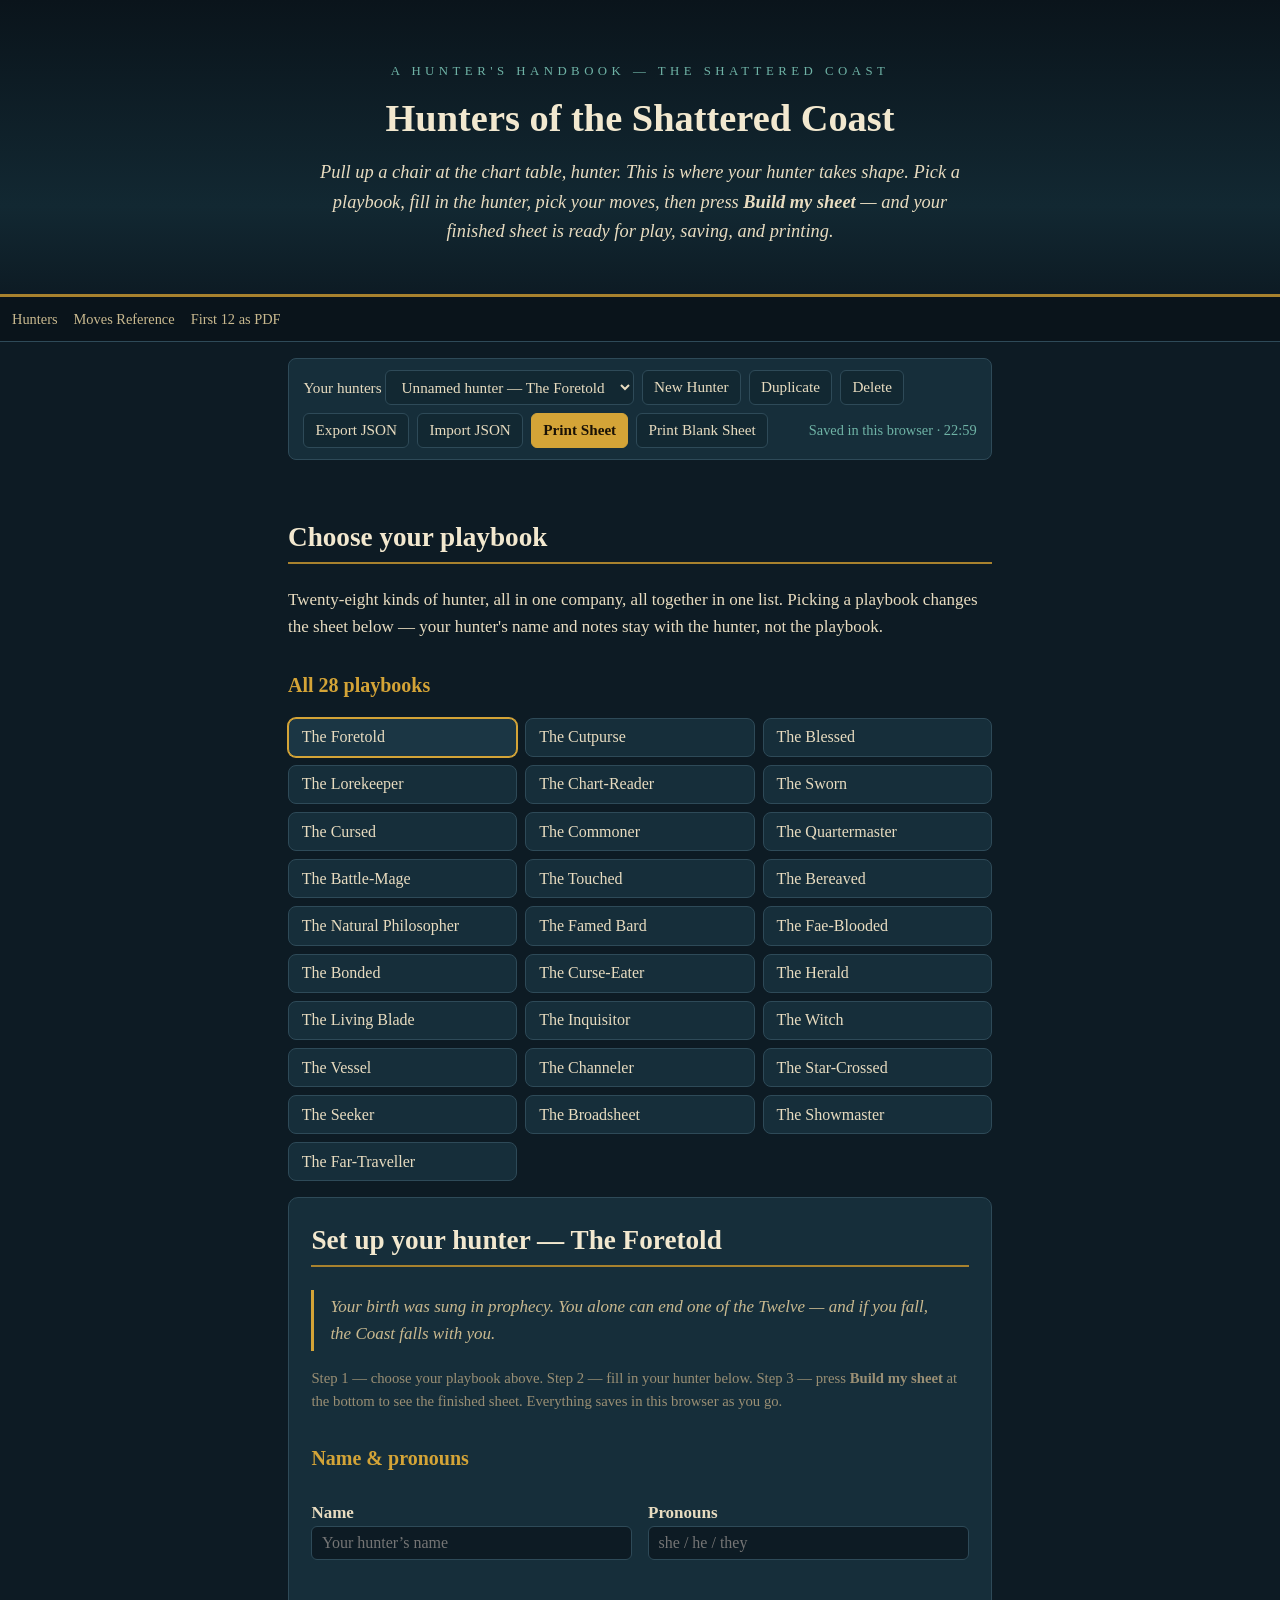
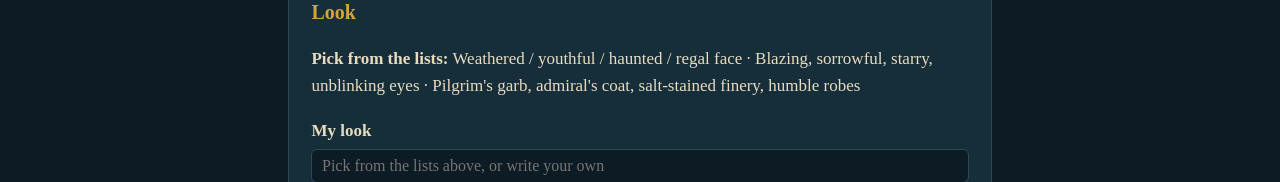
==== commit 621f41c3: "Roles-and-sheet rebuild: home is Hunters, How to Play removed, print blank sheet" ====
--- a/hunters.html
+++ b/hunters.html
@@ -3,67 +3,11 @@
 <head>
 <meta charset="utf-8">
 <meta name="viewport" content="width=device-width, initial-scale=1">
+<meta http-equiv="refresh" content="0; url=index.html">
 <title>Hunters — Hunters of the Shattered Coast</title>
-<meta name="description" content="Usable, saveable, printable character sheets for all 28 Hunters of the Shattered Coast playbooks.">
-<link rel="stylesheet" href="style.css">
+<link rel="canonical" href="index.html">
 </head>
 <body>
-<header class="hero no-print">
-<p class="kicker">A hunter's handbook — the Shattered Coast</p>
-<h1>Hunters of the Shattered Coast</h1>
-<p class="premise">Pull up a chair at the chart table, hunter. This is where your hunter takes shape. Pick a playbook, fill in the hunter, pick your moves, then press <strong>Build my sheet</strong> — and your finished sheet is ready for play, saving, and printing.</p>
-</header>
-<nav class="sticky no-print" aria-label="Site navigation">
-<a href="index.html">How to Play</a><a href="hunters.html">Hunters</a><a href="reference.html">Moves Reference</a><a href="playbooks.pdf">First 12 as PDF</a>
-</nav>
-<main>
-<div class="toolbar no-print" id="toolbar">
-  <label>Your hunters
-    <select id="hunterSelect" aria-label="Your hunters"></select>
-  </label>
-  <button type="button" id="btnNew">New Hunter</button>
-  <button type="button" id="btnDup">Duplicate</button>
-  <button type="button" id="btnDel">Delete</button>
-  <button type="button" id="btnExport">Export JSON</button>
-  <button type="button" id="btnImport">Import JSON</button>
-  <input type="file" id="importFile" accept=".json,application/json" hidden>
-  <button type="button" id="btnPrint" class="primary">Print Sheet</button>
-  <span id="saveStatus" role="status">Not saved yet</span>
-</div>
-
-<section id="picker" class="no-print" aria-label="Choose a playbook">
-  <h2>Choose your playbook</h2>
-  <p>Twenty-eight kinds of hunter, all in one company, all together in one list. Picking a playbook changes the sheet below — your hunter's name and notes stay with the hunter, not the playbook.</p>
-  <div id="pickerGroups"></div>
-</section>
-
-<section id="sheet" aria-label="Character sheet" aria-live="polite"></section>
-
-<section id="diceTray" class="no-print" aria-label="Dice tray">
-  <h2>Dice tray — cast the bones</h2>
-  <p>Cast the bones: every roll in this game is two six-sided dice + a rating. Tap a rating to roll with your hunter's modifier for it (from the ratings line you picked in setup). Use the situational adjuster for a +1 forward, +1 ongoing, or a −1, and <strong>Clear log</strong> to wipe the roll history. Rolls are not saved — the log lives only while this page is open.</p>
-  <div class="dice-row" id="diceRatingBtns"></div>
-  <div class="dice-row">
-    <button type="button" id="diceFlat">Flat 2d6 (+0)</button>
-    <span class="dice-mod">Situational: <button type="button" id="diceModDown" aria-label="Decrease situational modifier">−</button> <strong id="diceModVal">+0</strong> <button type="button" id="diceModUp" aria-label="Increase situational modifier">+</button></span>
-    <button type="button" id="diceClear">Clear log</button>
-  </div>
-  <p id="diceResult" class="dice-result" role="status">No roll yet — tap a rating above.</p>
-  <ul id="diceLog" class="dice-log"></ul>
-</section>
-
-<section class="no-print">
-  <h2>Your sheet keeps itself</h2>
-  <p>Every change is written into this browser's logbook as you go, under your hunter's name — so you can keep several hunters and come back to them. It does <strong>not</strong> travel to other devices or browsers. Use <strong>Export JSON</strong> to carry a hunter to another device, and <strong>Import JSON</strong> to bring them back. <strong>Print Sheet</strong> prints only the finished sheet, with your picked moves, trackers, and notes. <strong>Edit setup</strong> takes you back to setup with everything kept — setup and sheet are two views of the same hunter, not two hunters.</p>
-  <p>Every hunter begins seasoned: +1 to two ratings, two extra moves, three improvements (one may be advanced), luck starts at 6 of 7, plus a scar, a famed deed, and an old debt. Those fields are on every sheet.</p>
-  <p><a class="btn ghost" href="playbooks.pdf">Download the first 12 playbooks as a PDF</a></p>
-</section>
-</main>
-<footer class="no-print">
-<p>An unofficial fan-made game for private table use. Hunters of the Shattered Coast — sail on, hunter.</p>
-<p>Hunters of the Shattered Coast</p>
-</footer>
-<script src="data.js"></script>
-<script src="app.js"></script>
+<p>The Hunters page has moved to the home page: <a href="index.html">Hunters of the Shattered Coast</a>.</p>
 </body>
 </html>
